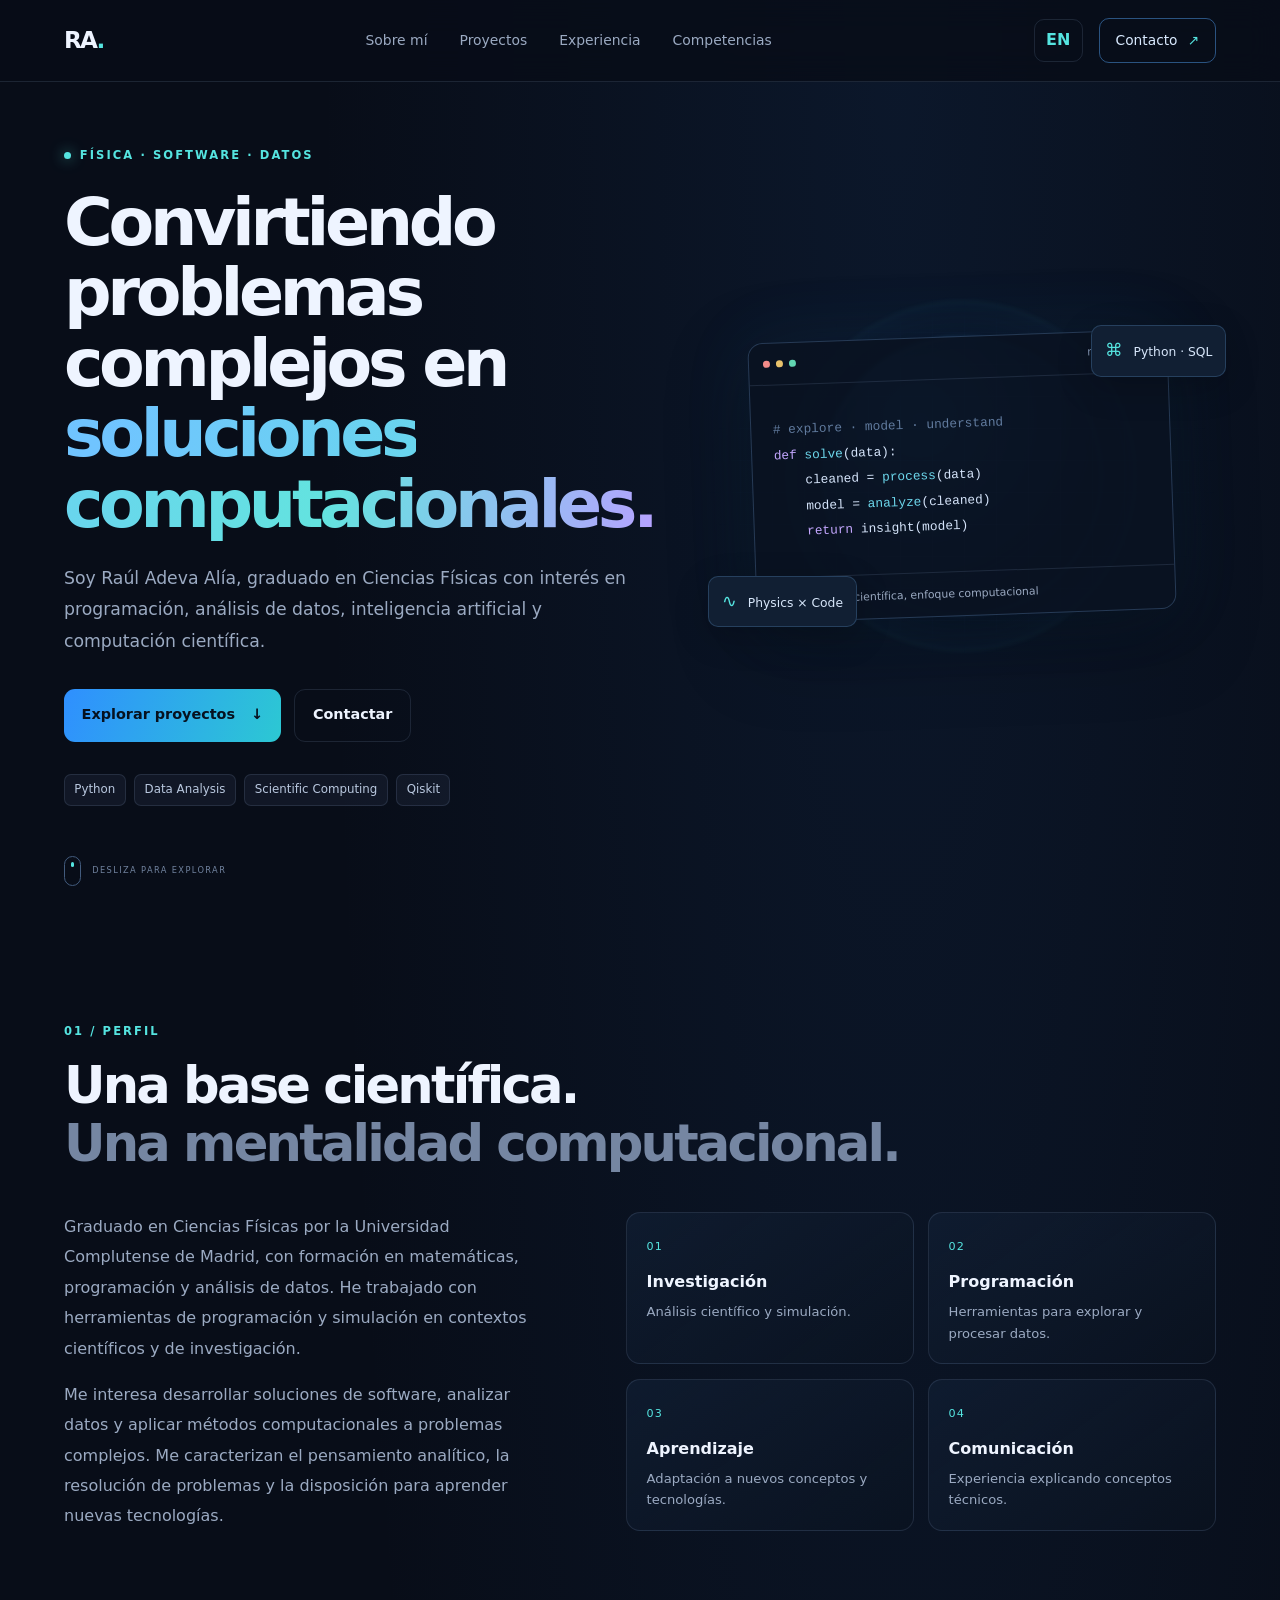
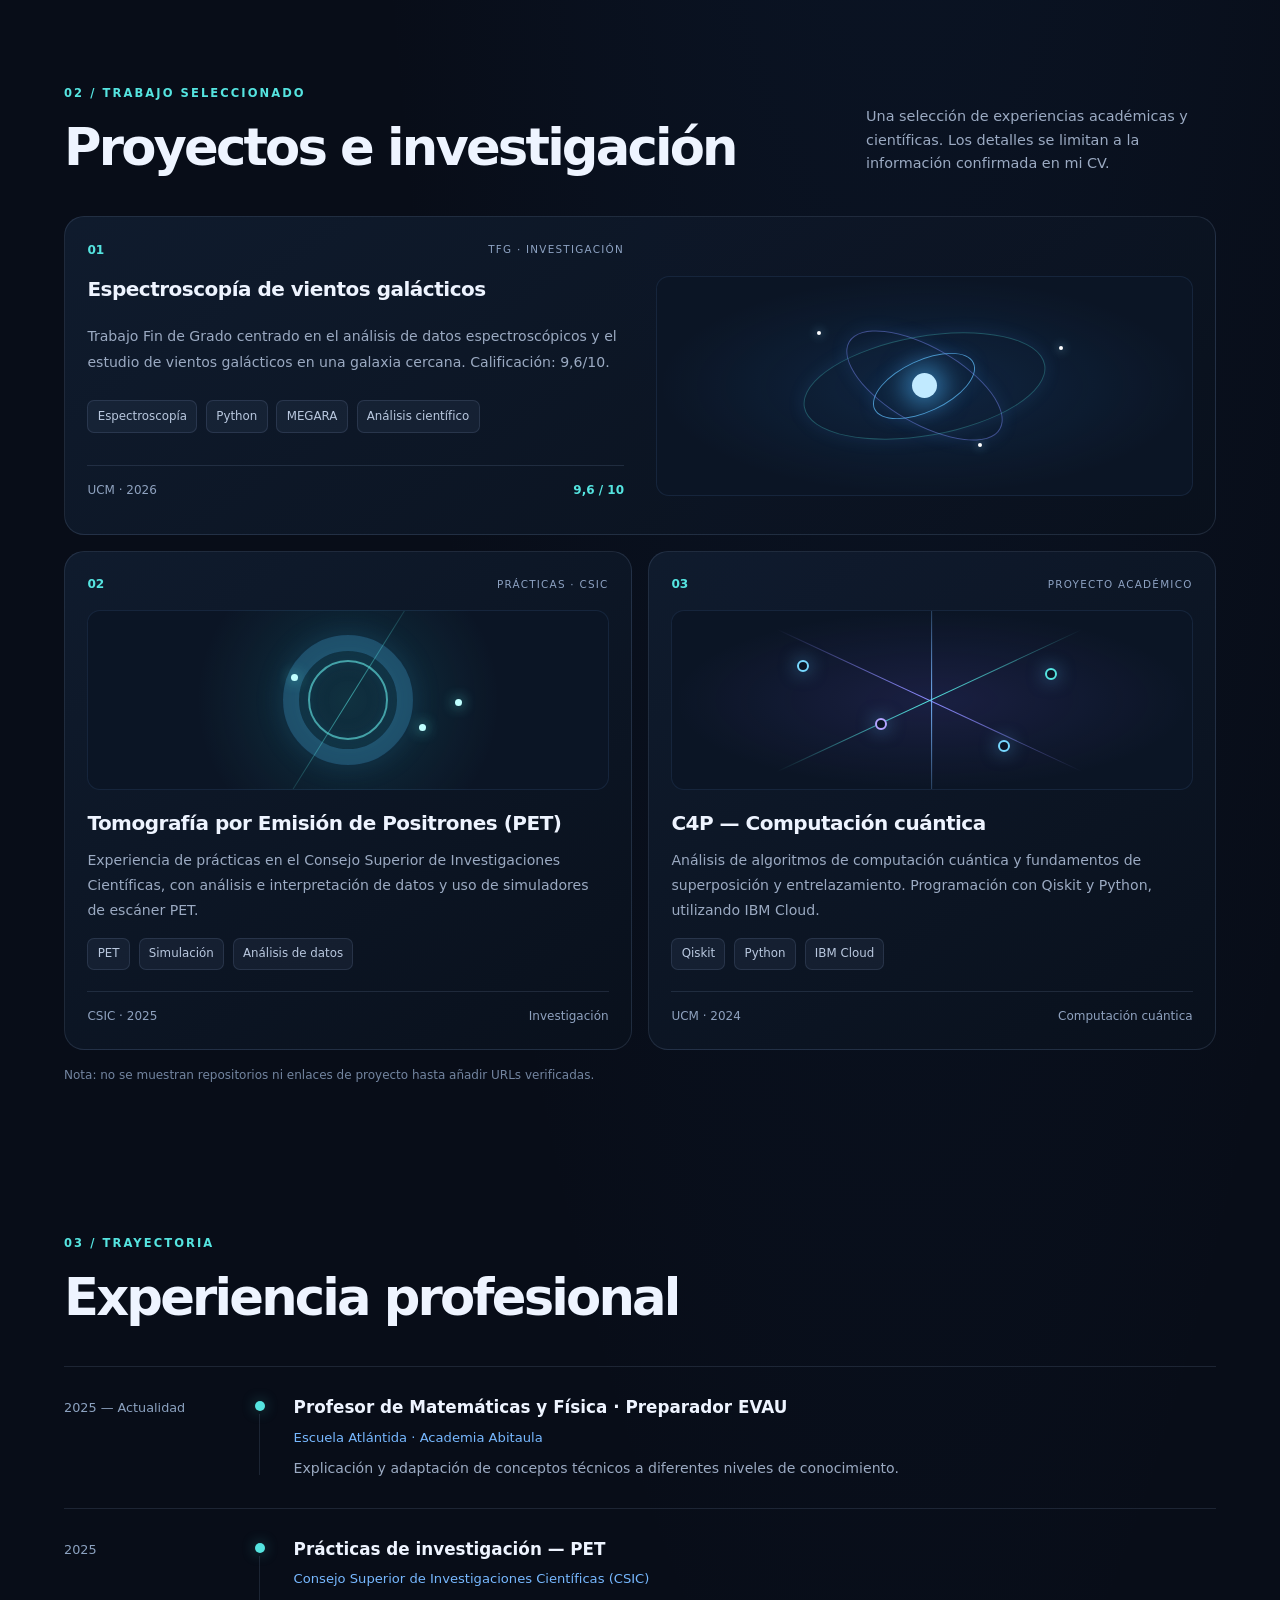
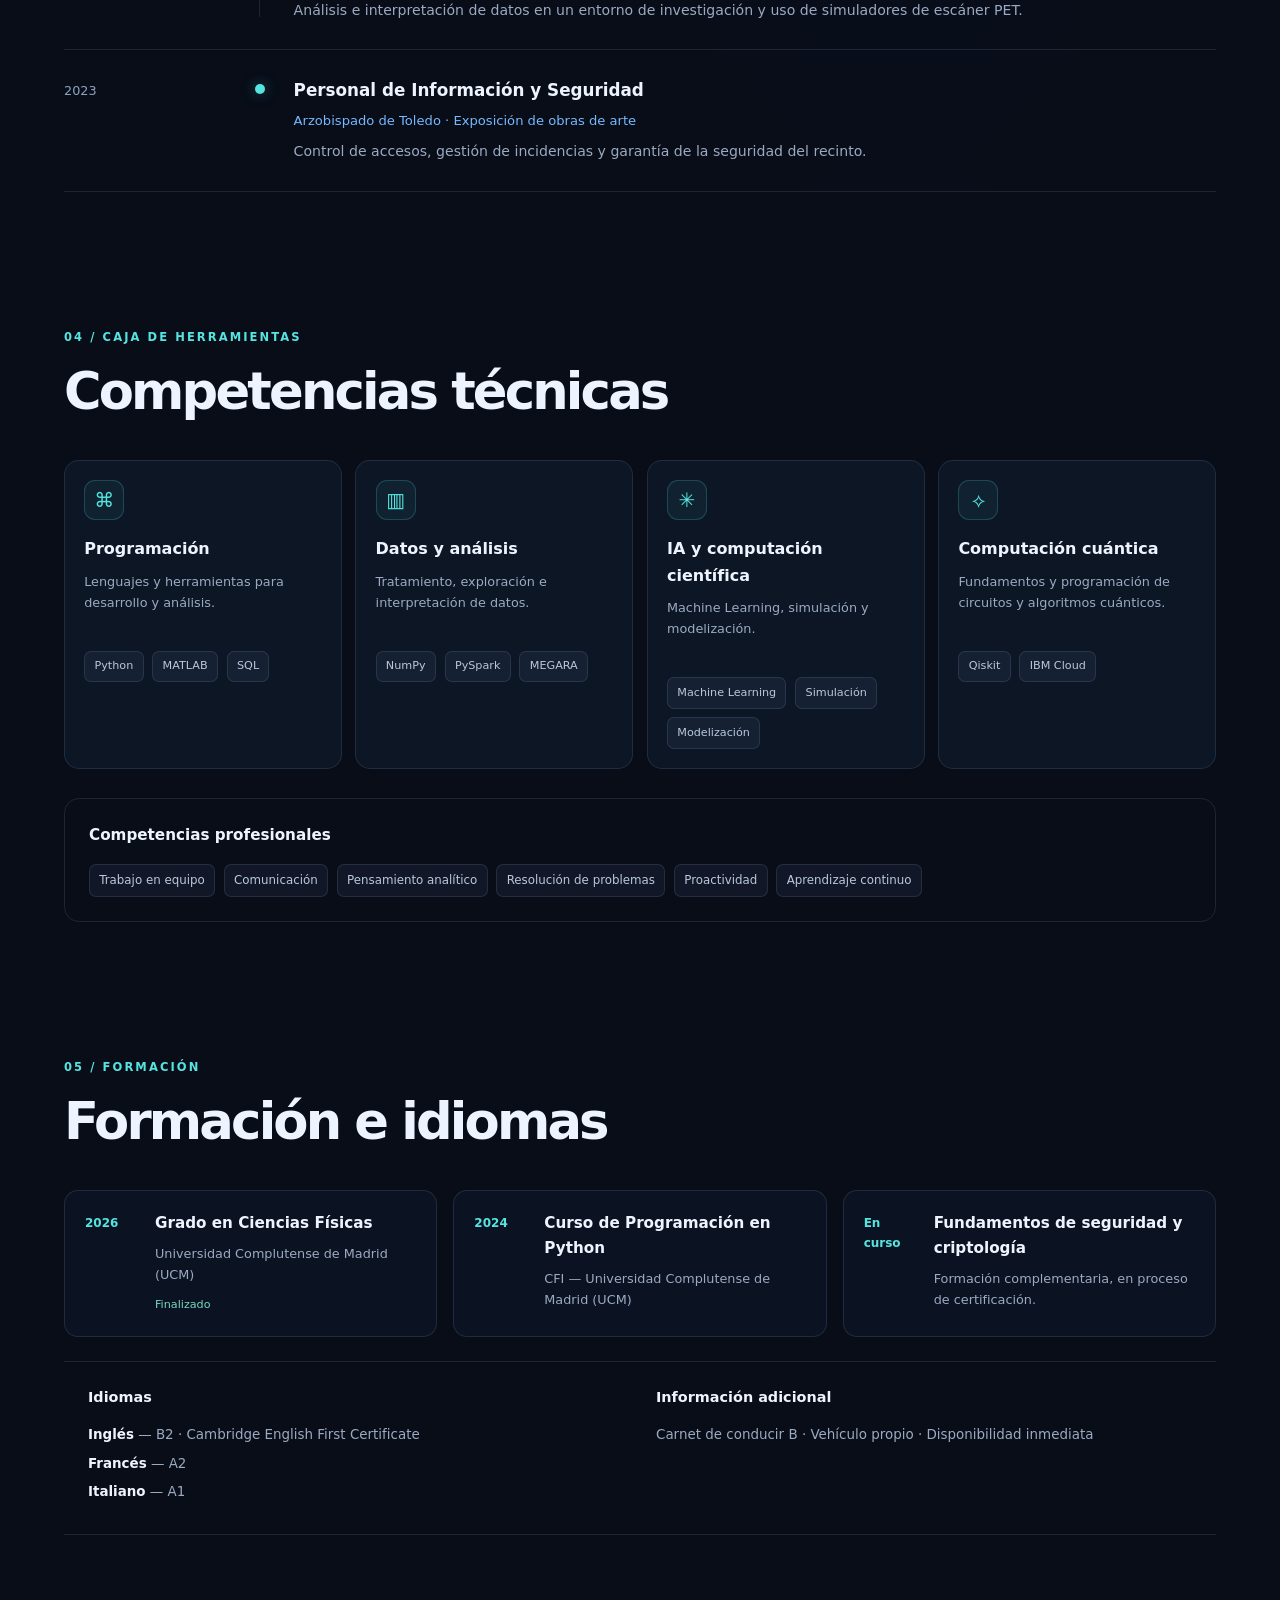
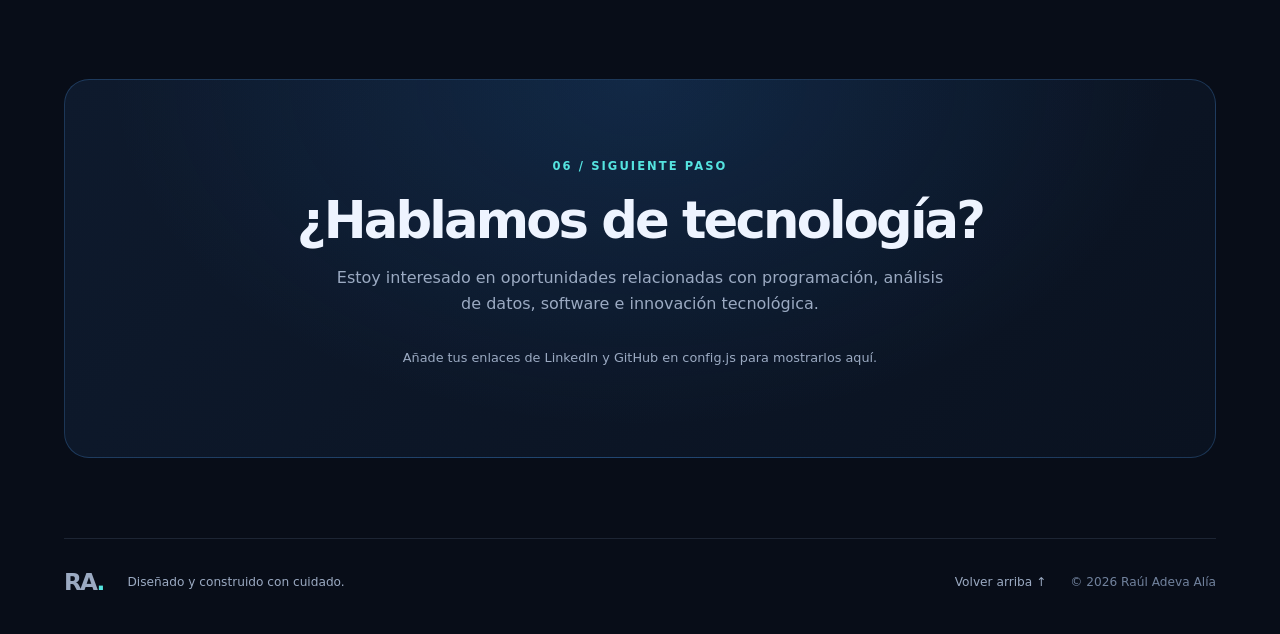
==== index.html @ 20a5903d "Add files via upload" ====
<!doctype html>
<html lang="es">
<head>
  <meta charset="utf-8">
  <meta name="viewport" content="width=device-width, initial-scale=1">
  <meta name="theme-color" content="#080d18">
  <meta name="description" content="Portfolio profesional de Raúl Adeva Alía: física, programación, análisis de datos e investigación científica.">
  <title>Raúl Adeva Alía — Portfolio</title>
  <link rel="icon" href="assets/favicon.svg" type="image/svg+xml">
  <link rel="stylesheet" href="styles.css">
  <script src="config.js" defer></script>
  <script src="script.js" defer></script>
</head>
<body>
  <a class="skip-link" href="#main" data-i18n="skip">Saltar al contenido</a>
  <header class="site-header">
    <a class="brand" href="#home" aria-label="Raúl Adeva Alía, inicio">RA<span>.</span></a>
    <nav class="main-nav" aria-label="Navegación principal">
      <a href="#about" data-i18n="navAbout">Sobre mí</a>
      <a href="#projects" data-i18n="navProjects">Proyectos</a>
      <a href="#experience" data-i18n="navExperience">Experiencia</a>
      <a href="#skills" data-i18n="navSkills">Competencias</a>
    </nav>
    <div class="header-actions">
      <button id="language-toggle" class="language-toggle" type="button" aria-label="Change language to English">EN</button>
      <a class="contact-button" href="#contact" data-i18n="navContact">Contacto <span aria-hidden="true">↗</span></a>
    </div>
  </header>

  <main id="main">
    <section id="home" class="hero section-shell">
      <div class="hero-copy">
        <p class="eyebrow"><span class="status-dot"></span><span data-i18n="heroEyebrow">FÍSICA · SOFTWARE · DATOS</span></p>
        <h1 data-i18n="heroTitle">Convirtiendo problemas complejos en <span class="gradient-text">soluciones computacionales.</span></h1>
        <p class="hero-lede" data-i18n="heroLead">Soy Raúl Adeva Alía, graduado en Ciencias Físicas con interés en programación, análisis de datos, inteligencia artificial y computación científica.</p>
        <div class="hero-actions">
          <a class="button button-primary" href="#projects"><span data-i18n="heroCTA">Explorar proyectos</span><span aria-hidden="true">↓</span></a>
          <a class="button button-secondary" href="#contact" data-i18n="heroContact">Contactar</a>
        </div>
        <div class="hero-tags" aria-label="Áreas principales">
          <span>Python</span><span>Data Analysis</span><span>Scientific Computing</span><span>Qiskit</span>
        </div>
      </div>
      <div class="hero-visual" aria-label="Ilustración abstracta de datos y computación">
        <div class="orb orb-one"></div><div class="orb orb-two"></div>
        <div class="visual-grid"></div>
        <div class="code-window">
          <div class="window-bar"><i></i><i></i><i></i><span>research.py</span></div>
          <pre><code><span class="code-muted"># explore · model · understand</span>
<span class="code-purple">def</span> <span class="code-blue">solve</span>(data):
    cleaned = <span class="code-blue">process</span>(data)
    model = <span class="code-blue">analyze</span>(cleaned)
    <span class="code-purple">return</span> insight(model)</code></pre>
          <div class="window-footer"><span class="pulse"></span><span data-i18n="visualCaption">Curiosidad científica, enfoque computacional</span></div>
        </div>
        <div class="floating-chip chip-top"><span class="chip-icon">⌘</span> Python · SQL</div>
        <div class="floating-chip chip-bottom"><span class="chip-icon">∿</span> Physics × Code</div>
      </div>
      <div class="hero-scroll" aria-hidden="true"><span></span><small data-i18n="scroll">DESLIZA PARA EXPLORAR</small></div>
    </section>

    <section id="about" class="section-shell section-block">
      <div class="section-heading"><p class="eyebrow" data-i18n="aboutEyebrow">01 / PERFIL</p><h2 data-i18n="aboutTitle">Una base científica.<br><span class="muted">Una mentalidad computacional.</span></h2></div>
      <div class="about-layout">
        <div class="about-text">
          <p data-i18n="aboutP1">Graduado en Ciencias Físicas por la Universidad Complutense de Madrid, con formación en matemáticas, programación y análisis de datos. He trabajado con herramientas de programación y simulación en contextos científicos y de investigación.</p>
          <p data-i18n="aboutP2">Me interesa desarrollar soluciones de software, analizar datos y aplicar métodos computacionales a problemas complejos. Me caracterizan el pensamiento analítico, la resolución de problemas y la disposición para aprender nuevas tecnologías.</p>
        </div>
        <div class="fact-grid">
          <article class="fact-card"><span class="fact-number">01</span><h3 data-i18n="fact1Title">Investigación</h3><p data-i18n="fact1Text">Análisis científico y simulación.</p></article>
          <article class="fact-card"><span class="fact-number">02</span><h3 data-i18n="fact2Title">Programación</h3><p data-i18n="fact2Text">Herramientas para explorar y procesar datos.</p></article>
          <article class="fact-card"><span class="fact-number">03</span><h3 data-i18n="fact3Title">Aprendizaje</h3><p data-i18n="fact3Text">Adaptación a nuevos conceptos y tecnologías.</p></article>
          <article class="fact-card"><span class="fact-number">04</span><h3 data-i18n="fact4Title">Comunicación</h3><p data-i18n="fact4Text">Experiencia explicando conceptos técnicos.</p></article>
        </div>
      </div>
    </section>

    <section id="projects" class="section-shell section-block">
      <div class="section-heading section-heading-row"><div><p class="eyebrow" data-i18n="projectsEyebrow">02 / TRABAJO SELECCIONADO</p><h2 data-i18n="projectsTitle">Proyectos e investigación</h2></div><p class="section-intro" data-i18n="projectsIntro">Una selección de experiencias académicas y científicas. Los detalles se limitan a la información confirmada en mi CV.</p></div>
      <div class="project-grid">
        <article class="project-card project-featured">
          <div class="project-topline"><span class="project-index">01</span><span class="project-type" data-i18n="projectResearch">TFG · INVESTIGACIÓN</span></div>
          <div class="project-graphic graphic-galaxy" aria-hidden="true"><div class="galaxy-core"></div><div class="galaxy-ring ring-a"></div><div class="galaxy-ring ring-b"></div><div class="galaxy-ring ring-c"></div><span class="star star-a"></span><span class="star star-b"></span><span class="star star-c"></span></div>
          <h3 data-i18n="p1Title">Espectroscopía de vientos galácticos</h3>
          <p data-i18n="p1Text">Trabajo Fin de Grado centrado en el análisis de datos espectroscópicos y el estudio de vientos galácticos en una galaxia cercana. Calificación: 9,6/10.</p>
          <div class="tag-list"><span>Espectroscopía</span><span>Python</span><span>MEGARA</span><span data-i18n="tagScientific">Análisis científico</span></div>
          <div class="project-meta"><span>UCM · 2026</span><span class="grade">9,6 / 10</span></div>
        </article>
        <article class="project-card">
          <div class="project-topline"><span class="project-index">02</span><span class="project-type" data-i18n="projectInternship">PRÁCTICAS · CSIC</span></div>
          <div class="project-graphic graphic-pet" aria-hidden="true"><div class="pet-ring"></div><div class="pet-ring inner"></div><div class="pet-scan"></div><div class="pet-dot dot-a"></div><div class="pet-dot dot-b"></div><div class="pet-dot dot-c"></div></div>
          <h3 data-i18n="p2Title">Tomografía por Emisión de Positrones (PET)</h3>
          <p data-i18n="p2Text">Experiencia de prácticas en el Consejo Superior de Investigaciones Científicas, con análisis e interpretación de datos y uso de simuladores de escáner PET.</p>
          <div class="tag-list"><span>PET</span><span data-i18n="tagSimulation">Simulación</span><span data-i18n="tagData">Análisis de datos</span></div>
          <div class="project-meta"><span>CSIC · 2025</span><span data-i18n="metaResearch">Investigación</span></div>
        </article>
        <article class="project-card">
          <div class="project-topline"><span class="project-index">03</span><span class="project-type" data-i18n="projectAcademic">PROYECTO ACADÉMICO</span></div>
          <div class="project-graphic graphic-quantum" aria-hidden="true"><div class="quantum-line line-a"></div><div class="quantum-line line-b"></div><div class="quantum-line line-c"></div><span class="q-node node-a"></span><span class="q-node node-b"></span><span class="q-node node-c"></span><span class="q-node node-d"></span></div>
          <h3 data-i18n="p3Title">C4P — Computación cuántica</h3>
          <p data-i18n="p3Text">Análisis de algoritmos de computación cuántica y fundamentos de superposición y entrelazamiento. Programación con Qiskit y Python, utilizando IBM Cloud.</p>
          <div class="tag-list"><span>Qiskit</span><span>Python</span><span>IBM Cloud</span></div>
          <div class="project-meta"><span>UCM · 2024</span><span data-i18n="metaQuantum">Computación cuántica</span></div>
        </article>
      </div>
      <p class="project-note" data-i18n="projectNote">Nota: no se muestran repositorios ni enlaces de proyecto hasta añadir URLs verificadas.</p>
    </section>

    <section id="experience" class="section-shell section-block">
      <div class="section-heading"><p class="eyebrow" data-i18n="experienceEyebrow">03 / TRAYECTORIA</p><h2 data-i18n="experienceTitle">Experiencia profesional</h2></div>
      <div class="timeline">
        <article class="timeline-item"><div class="timeline-date">2025 — <span data-i18n="present">Actualidad</span></div><div class="timeline-marker"></div><div class="timeline-content"><h3 data-i18n="job1Title">Profesor de Matemáticas y Física · Preparador EVAU</h3><p class="timeline-org">Escuela Atlántida · Academia Abitaula</p><p data-i18n="job1Text">Explicación y adaptación de conceptos técnicos a diferentes niveles de conocimiento.</p></div></article>
        <article class="timeline-item"><div class="timeline-date">2025</div><div class="timeline-marker"></div><div class="timeline-content"><h3 data-i18n="job2Title">Prácticas de investigación — PET</h3><p class="timeline-org">Consejo Superior de Investigaciones Científicas (CSIC)</p><p data-i18n="job2Text">Análisis e interpretación de datos en un entorno de investigación y uso de simuladores de escáner PET.</p></div></article>
        <article class="timeline-item"><div class="timeline-date">2023</div><div class="timeline-marker"></div><div class="timeline-content"><h3 data-i18n="job3Title">Personal de Información y Seguridad</h3><p class="timeline-org" data-i18n="job3Org">Arzobispado de Toledo · Exposición de obras de arte</p><p data-i18n="job3Text">Control de accesos, gestión de incidencias y garantía de la seguridad del recinto.</p></div></article>
      </div>
    </section>

    <section id="skills" class="section-shell section-block">
      <div class="section-heading"><p class="eyebrow" data-i18n="skillsEyebrow">04 / CAJA DE HERRAMIENTAS</p><h2 data-i18n="skillsTitle">Competencias técnicas</h2></div>
      <div class="skills-layout">
        <article class="skill-panel"><div class="skill-panel-icon">⌘</div><h3 data-i18n="skill1Title">Programación</h3><p data-i18n="skill1Text">Lenguajes y herramientas para desarrollo y análisis.</p><div class="skill-pills"><span>Python</span><span>MATLAB</span><span>SQL</span></div></article>
        <article class="skill-panel"><div class="skill-panel-icon">▥</div><h3 data-i18n="skill2Title">Datos y análisis</h3><p data-i18n="skill2Text">Tratamiento, exploración e interpretación de datos.</p><div class="skill-pills"><span>NumPy</span><span>PySpark</span><span>MEGARA</span></div></article>
        <article class="skill-panel"><div class="skill-panel-icon">✳</div><h3 data-i18n="skill3Title">IA y computación científica</h3><p data-i18n="skill3Text">Machine Learning, simulación y modelización.</p><div class="skill-pills"><span>Machine Learning</span><span data-i18n="tagSimulation">Simulación</span><span data-i18n="tagModeling">Modelización</span></div></article>
        <article class="skill-panel"><div class="skill-panel-icon">⟡</div><h3 data-i18n="skill4Title">Computación cuántica</h3><p data-i18n="skill4Text">Fundamentos y programación de circuitos y algoritmos cuánticos.</p><div class="skill-pills"><span>Qiskit</span><span>IBM Cloud</span></div></article>
      </div>
      <div class="soft-skills"><h3 data-i18n="softTitle">Competencias profesionales</h3><div class="tag-list"><span data-i18n="soft1">Trabajo en equipo</span><span data-i18n="soft2">Comunicación</span><span data-i18n="soft3">Pensamiento analítico</span><span data-i18n="soft4">Resolución de problemas</span><span data-i18n="soft5">Proactividad</span><span data-i18n="soft6">Aprendizaje continuo</span></div></div>
    </section>

    <section id="education" class="section-shell section-block education-block">
      <div class="section-heading"><p class="eyebrow" data-i18n="educationEyebrow">05 / FORMACIÓN</p><h2 data-i18n="educationTitle">Formación e idiomas</h2></div>
      <div class="education-grid">
        <article class="education-item"><span class="education-year">2026</span><div><h3 data-i18n="edu1Title">Grado en Ciencias Físicas</h3><p>Universidad Complutense de Madrid (UCM)</p><span class="education-status" data-i18n="completed">Finalizado</span></div></article>
        <article class="education-item"><span class="education-year">2024</span><div><h3 data-i18n="edu2Title">Curso de Programación en Python</h3><p>CFI — Universidad Complutense de Madrid (UCM)</p></div></article>
        <article class="education-item"><span class="education-year">En curso</span><div><h3 data-i18n="edu3Title">Fundamentos de seguridad y criptología</h3><p data-i18n="edu3Text">Formación complementaria, en proceso de certificación.</p></div></article>
      </div>
      <div class="languages-row"><div><h3 data-i18n="languagesTitle">Idiomas</h3><p><strong>Inglés</strong> — B2 · Cambridge English First Certificate</p><p><strong>Francés</strong> — A2</p><p><strong>Italiano</strong> — A1</p></div><div><h3 data-i18n="otherTitle">Información adicional</h3><p data-i18n="otherText">Carnet de conducir B · Vehículo propio · Disponibilidad inmediata</p></div></div>
    </section>

    <section id="contact" class="section-shell contact-section">
      <p class="eyebrow" data-i18n="contactEyebrow">06 / SIGUIENTE PASO</p>
      <h2 data-i18n="contactTitle">¿Hablamos de tecnología?</h2>
      <p data-i18n="contactText">Estoy interesado en oportunidades relacionadas con programación, análisis de datos, software e innovación tecnológica.</p>
      <div id="social-links" class="social-links" aria-label="Enlaces profesionales">
        <p class="social-placeholder" data-i18n="socialPlaceholder">Añade tus enlaces de LinkedIn y GitHub en config.js para mostrarlos aquí.</p>
      </div>
    </section>
  </main>

  <footer class="site-footer"><a class="brand" href="#home">RA<span>.</span></a><p data-i18n="footerText">Diseñado y construido con cuidado.</p><a href="#home" class="back-top" data-i18n="backTop">Volver arriba ↑</a><span class="footer-year">© <span id="year">2026</span> Raúl Adeva Alía</span></footer>
</body>
</html>
---- styles.css ----
:root{color-scheme:dark;--bg:#080d18;--bg-soft:#0c1424;--panel:#101b2d;--line:rgba(148,174,214,.15);--text:#eef4ff;--muted:#9baac2;--blue:#56a9ff;--cyan:#55e4e0;--purple:#a78bfa;--max:1160px;--radius:20px;font-family:Inter,ui-sans-serif,system-ui,-apple-system,BlinkMacSystemFont,"Segoe UI",sans-serif;scroll-behavior:smooth}
*{box-sizing:border-box}body{margin:0;background:radial-gradient(ellipse at 70% 0%,rgba(32,83,150,.15),transparent 36rem),var(--bg);color:var(--text);line-height:1.65}a{color:inherit;text-decoration:none}button{font:inherit}.skip-link{position:absolute;left:1rem;top:-5rem;background:#fff;color:#08101f;padding:.75rem 1rem;z-index:100;border-radius:8px}.skip-link:focus{top:1rem}.site-header{height:82px;display:flex;align-items:center;justify-content:space-between;gap:2rem;padding:0 max(5vw,calc((100vw - var(--max))/2));border-bottom:1px solid var(--line);background:rgba(8,13,24,.82);backdrop-filter:blur(16px);position:sticky;top:0;z-index:20}.brand{font-size:1.45rem;font-weight:850;letter-spacing:-.08em}.brand span{color:var(--cyan)}.main-nav{display:flex;gap:clamp(1rem,2.5vw,2.25rem);font-size:.87rem;color:var(--muted)}.main-nav a:hover,.main-nav a:focus-visible{color:var(--text)}.header-actions{display:flex;align-items:center;gap:1rem}.language-toggle{color:var(--cyan);border:1px solid var(--line);border-radius:10px;background:transparent;padding:.48rem .7rem;cursor:pointer;font-weight:750}.contact-button{font-size:.86rem;padding:.65rem 1rem;border:1px solid rgba(86,169,255,.45);border-radius:10px;color:#d9eaff}.contact-button span{color:var(--cyan);margin-left:.35rem}.section-shell{width:min(var(--max),90vw);margin-inline:auto}.hero{min-height:calc(92vh - 82px);display:grid;grid-template-columns:1.08fr .92fr;align-items:center;gap:3rem;padding-top:4rem;padding-bottom:7rem;position:relative}.hero-copy{max-width:650px}.eyebrow{font-size:.72rem;font-weight:800;letter-spacing:.18em;color:var(--cyan);margin:0 0 1.35rem}.status-dot,.pulse{display:inline-block;width:7px;height:7px;background:var(--cyan);border-radius:50%;margin-right:.55rem;box-shadow:0 0 14px rgba(85,228,224,.7)}h1,h2,h3,p{margin-top:0}h1{font-size:clamp(2.6rem,5.2vw,4.7rem);letter-spacing:-.065em;line-height:1.06;margin-bottom:1.5rem;font-weight:780}h2{font-size:clamp(2rem,4vw,3.25rem);letter-spacing:-.055em;line-height:1.12;margin-bottom:0}.gradient-text{background:linear-gradient(100deg,#70c4ff 5%,#63e3df 65%,#b6a2ff);-webkit-background-clip:text;background-clip:text;color:transparent}.hero-lede{max-width:580px;font-size:1.08rem;color:var(--muted);line-height:1.8}.hero-actions{display:flex;gap:.85rem;flex-wrap:wrap;margin:2rem 0}.button{display:inline-flex;align-items:center;gap:1rem;border-radius:11px;padding:.85rem 1.1rem;font-size:.9rem;font-weight:700;transition:transform .2s,border-color .2s}.button:hover{transform:translateY(-2px)}.button-primary{background:linear-gradient(110deg,#2f8fff,#2cc8d3);color:#06111f}.button-secondary{border:1px solid var(--line);color:var(--text)}.hero-tags,.tag-list,.skill-pills{display:flex;flex-wrap:wrap;gap:.55rem}.hero-tags span,.tag-list span,.skill-pills span{font-size:.74rem;color:#b9c8df;background:rgba(122,156,207,.08);border:1px solid var(--line);border-radius:7px;padding:.35rem .58rem}.hero-visual{min-height:420px;position:relative;display:grid;place-items:center;isolation:isolate}.visual-grid{position:absolute;inset:8% 0;background-image:linear-gradient(rgba(95,154,220,.08) 1px,transparent 1px),linear-gradient(90deg,rgba(95,154,220,.08) 1px,transparent 1px);background-size:32px 32px;mask-image:radial-gradient(ellipse,black 10%,transparent 72%);z-index:-2}.orb{position:absolute;border-radius:50%;filter:blur(2px);z-index:-1}.orb-one{width:280px;height:280px;background:radial-gradient(circle at 35% 30%,rgba(46,169,255,.23),rgba(52,79,171,.08) 55%,transparent 70%);border:1px solid rgba(89,172,255,.2)}.orb-two{width:350px;height:350px;border:1px solid rgba(82,226,225,.12);box-shadow:inset 0 0 55px rgba(45,123,199,.08)}.code-window{width:min(100%,420px);border:1px solid rgba(116,160,218,.28);background:rgba(10,19,34,.88);box-shadow:0 24px 80px rgba(0,0,0,.35),0 0 70px rgba(44,135,220,.1);border-radius:15px;overflow:hidden;transform:rotate(-2deg)}.window-bar{height:42px;display:flex;align-items:center;gap:6px;padding:0 14px;border-bottom:1px solid var(--line);color:#8094b1;font-size:.7rem}.window-bar i{width:7px;height:7px;border-radius:50%;background:#45617f}.window-bar i:first-child{background:#f38b89}.window-bar i:nth-child(2){background:#e8c26b}.window-bar i:nth-child(3){background:#61d6b2}.window-bar span{margin-left:auto}.code-window pre{padding:1.2rem 1.35rem;white-space:pre-wrap;overflow-wrap:anywhere;font-size:clamp(.68rem,1vw,.84rem);line-height:2;color:#d6e5fb}.code-muted{color:#617b9e}.code-purple{color:#c4a7ff}.code-blue{color:#6dd8ed}.window-footer{padding:.8rem 1.25rem;border-top:1px solid var(--line);font-size:.68rem;color:var(--muted)}.floating-chip{position:absolute;background:#111f33;border:1px solid rgba(104,166,231,.24);border-radius:10px;padding:.65rem .8rem;box-shadow:0 10px 35px rgba(0,0,0,.2);font-size:.77rem;color:#d7e6fa}.chip-icon{color:var(--cyan);font-size:1.1rem;margin-right:.45rem}.chip-top{top:14%;right:-2%}.chip-bottom{bottom:14%;left:0}.hero-scroll{position:absolute;bottom:2rem;left:0;display:flex;align-items:center;gap:.7rem;color:#71839f;font-size:.62rem;letter-spacing:.14em}.hero-scroll span{height:30px;width:17px;border:1px solid #425b7d;border-radius:10px;position:relative}.hero-scroll span:after{content:"";position:absolute;top:5px;left:6px;width:3px;height:5px;background:var(--cyan);border-radius:4px}.section-block{padding-top:6.5rem;padding-bottom:2rem}.section-heading{margin-bottom:2.5rem}.section-heading .eyebrow{margin-bottom:1rem}.muted{color:#7586a2}.about-layout{display:grid;grid-template-columns:.9fr 1.1fr;gap:5rem;align-items:start}.about-text p{color:var(--muted);line-height:1.9}.fact-grid{display:grid;grid-template-columns:repeat(2,1fr);gap:.9rem}.fact-card{border:1px solid var(--line);border-radius:14px;padding:1.2rem;background:linear-gradient(145deg,rgba(17,31,52,.72),rgba(11,19,32,.6))}.fact-number{color:var(--cyan);font-size:.7rem;letter-spacing:.1em}.fact-card h3{font-size:1rem;margin:.65rem 0 .35rem}.fact-card p{font-size:.82rem;color:var(--muted);margin:0}.section-heading-row{display:flex;justify-content:space-between;align-items:end;gap:2rem}.section-intro{max-width:350px;color:var(--muted);font-size:.9rem;margin:0}.project-grid{display:grid;grid-template-columns:repeat(2,minmax(0,1fr));gap:1rem}.project-card{border:1px solid var(--line);border-radius:var(--radius);background:linear-gradient(145deg,rgba(17,29,48,.9),rgba(10,17,29,.9));padding:1.4rem;min-width:0;transition:transform .25s,border-color .25s}.project-card:hover{transform:translateY(-4px);border-color:rgba(86,169,255,.45)}.project-featured{grid-column:span 2;display:grid;grid-template-columns:1fr 1fr;column-gap:2rem;align-items:start}.project-featured .project-topline,.project-featured h3,.project-featured p,.project-featured .tag-list,.project-featured .project-meta{grid-column:1}.project-featured .project-graphic{grid-column:2;grid-row:2 / span 4;height:220px}.project-topline{display:flex;justify-content:space-between;align-items:center;margin-bottom:1rem}.project-index{color:var(--cyan);font-size:.76rem;font-weight:800}.project-type{color:#8da2c2;font-size:.65rem;letter-spacing:.12em}.project-card h3{font-size:1.25rem;letter-spacing:-.025em;line-height:1.3;margin-bottom:.7rem}.project-card p{color:var(--muted);font-size:.88rem;line-height:1.8}.project-graphic{height:180px;border:1px solid rgba(92,150,214,.13);border-radius:13px;margin-bottom:1.25rem;position:relative;overflow:hidden;background:radial-gradient(ellipse at center,rgba(34,111,190,.18),transparent 70%),#0b1525}.project-featured .project-graphic{margin:0 0 1rem}.graphic-galaxy{display:grid;place-items:center}.galaxy-core{width:25px;height:25px;border-radius:50%;background:#c1eaff;box-shadow:0 0 25px 9px rgba(77,185,255,.5);z-index:2}.galaxy-ring{position:absolute;width:110px;height:52px;border:1px solid rgba(97,194,255,.7);border-radius:50%;transform:rotate(-25deg);box-shadow:0 0 18px rgba(77,160,255,.12)}.ring-b{width:175px;height:77px;transform:rotate(30deg);border-color:rgba(126,142,255,.45)}.ring-c{width:245px;height:100px;transform:rotate(-10deg);border-color:rgba(84,228,224,.28)}.star{position:absolute;width:4px;height:4px;border-radius:50%;background:#fff;box-shadow:0 0 10px #83d4ff}.star-a{top:25%;left:30%}.star-b{right:24%;top:32%}.star-c{bottom:22%;left:60%}.graphic-pet{display:grid;place-items:center;background:radial-gradient(circle at center,rgba(44,196,209,.16),transparent 55%),#0b1525}.pet-ring{width:130px;height:130px;border:16px solid rgba(71,177,229,.3);border-radius:50%;box-shadow:0 0 30px rgba(47,183,229,.15),inset 0 0 20px rgba(47,183,229,.1);position:absolute}.pet-ring.inner{width:80px;height:80px;border-width:2px;border-color:rgba(98,226,226,.65)}.pet-scan{height:160%;width:1px;background:linear-gradient(transparent,var(--cyan),transparent);position:absolute;transform:rotate(32deg);opacity:.6}.pet-dot{position:absolute;width:7px;height:7px;border-radius:50%;background:#c0ffff;box-shadow:0 0 13px var(--cyan)}.dot-a{top:35%;left:39%}.dot-b{right:35%;bottom:33%}.dot-c{top:49%;right:28%}.graphic-quantum{background:radial-gradient(ellipse at center,rgba(104,84,215,.16),transparent 70%),#0b1525}.quantum-line{position:absolute;height:1px;width:65%;top:50%;left:17%;background:linear-gradient(90deg,transparent,#8c8bff,transparent);transform:rotate(25deg)}.line-b{transform:rotate(-25deg);background:linear-gradient(90deg,transparent,#54e4e0,transparent)}.line-c{transform:rotate(90deg);width:48%;left:26%;background:linear-gradient(90deg,transparent,#77b8ff,transparent)}.q-node{position:absolute;width:12px;height:12px;border-radius:50%;background:#0b1525;border:2px solid #78d9ff;box-shadow:0 0 18px rgba(99,195,255,.6)}.node-a{top:27%;left:24%}.node-b{top:60%;left:39%;border-color:#b4a4ff}.node-c{top:32%;right:26%;border-color:var(--cyan)}.node-d{bottom:21%;right:35%}.project-meta{display:flex;justify-content:space-between;gap:1rem;border-top:1px solid var(--line);padding-top:.9rem;margin-top:1.3rem;font-size:.75rem;color:#8fa2bf}.grade{color:var(--cyan);font-weight:800}.project-note{color:#7385a0;font-size:.75rem;margin-top:1rem}.timeline{border-top:1px solid var(--line)}.timeline-item{display:grid;grid-template-columns:170px 18px 1fr;gap:1.3rem;padding:1.7rem 0;border-bottom:1px solid var(--line)}.timeline-date{font-size:.8rem;color:#8ca2c0;padding-top:.2rem}.timeline-marker{width:10px;height:10px;border-radius:50%;background:var(--cyan);margin-top:.45rem;box-shadow:0 0 14px rgba(85,228,224,.35);position:relative}.timeline-marker:after{content:"";position:absolute;width:1px;top:13px;bottom:-4rem;left:4px;background:var(--line)}.timeline-item:last-child .timeline-marker:after{display:none}.timeline-content h3{font-size:1.05rem;margin:0 0 .3rem}.timeline-org{color:#77b8ff;font-size:.82rem;margin-bottom:.55rem}.timeline-content p:last-child{color:var(--muted);font-size:.88rem;margin-bottom:0}.skills-layout{display:grid;grid-template-columns:repeat(4,minmax(0,1fr));gap:.85rem}.skill-panel{border:1px solid var(--line);border-radius:15px;background:rgba(14,25,42,.8);padding:1.2rem}.skill-panel-icon{display:grid;place-items:center;width:40px;height:40px;border:1px solid rgba(85,228,224,.2);background:rgba(85,228,224,.06);border-radius:11px;color:var(--cyan);font-size:1.25rem;margin-bottom:1rem}.skill-panel h3{font-size:1rem;margin-bottom:.5rem}.skill-panel p{color:var(--muted);font-size:.8rem;min-height:4.2rem}.skill-pills span{font-size:.7rem}.soft-skills{margin-top:1.8rem;padding:1.5rem;border:1px solid var(--line);border-radius:15px}.soft-skills h3{font-size:.95rem;margin-bottom:1rem}.education-grid{display:grid;grid-template-columns:repeat(3,minmax(0,1fr));gap:1rem}.education-item{display:flex;gap:1rem;padding:1.25rem;border:1px solid var(--line);border-radius:14px;background:rgba(13,23,39,.7)}.education-year{color:var(--cyan);font-size:.75rem;font-weight:800;min-width:54px;padding-top:.2rem}.education-item h3{font-size:.95rem;margin-bottom:.4rem}.education-item p{font-size:.8rem;color:var(--muted);margin-bottom:.3rem}.education-status{font-size:.7rem;color:#77d8bd}.languages-row{display:grid;grid-template-columns:1fr 1fr;gap:2rem;margin-top:1.5rem;padding:1.5rem;border-top:1px solid var(--line);border-bottom:1px solid var(--line)}.languages-row h3{font-size:.9rem}.languages-row p{color:var(--muted);font-size:.84rem;margin-bottom:.4rem}.languages-row strong{color:var(--text)}.contact-section{margin-top:7rem;margin-bottom:5rem;padding:clamp(2rem,6vw,5rem);border:1px solid rgba(86,169,255,.24);border-radius:25px;text-align:center;background:radial-gradient(ellipse at 50% 0%,rgba(41,121,205,.18),transparent 65%),linear-gradient(135deg,#0e1a2d,#0a1220)}.contact-section .eyebrow{margin-bottom:1rem}.contact-section h2{margin-bottom:1rem}.contact-section>p:not(.eyebrow){color:var(--muted);max-width:620px;margin:0 auto 1.8rem}.social-links{display:flex;justify-content:center;gap:.8rem;flex-wrap:wrap}.social-link{display:inline-flex;align-items:center;gap:.7rem;padding:.85rem 1.1rem;border:1px solid rgba(86,169,255,.35);border-radius:11px;background:rgba(86,169,255,.06);font-weight:700;font-size:.88rem}.social-link:hover{background:rgba(86,169,255,.13)}.social-icon{display:grid;place-items:center;width:25px;height:25px;border-radius:7px;background:rgba(85,228,224,.1);color:var(--cyan)}.social-placeholder{color:var(--muted);font-size:.8rem}.site-footer{width:min(var(--max),90vw);margin:auto;border-top:1px solid var(--line);padding:1.5rem 0 2rem;display:flex;align-items:center;gap:1.5rem;color:var(--muted);font-size:.76rem}.site-footer p{margin:0}.back-top{margin-left:auto}.footer-year{color:#71829d}
@media(max-width:900px){.site-header{padding-inline:5vw;gap:1rem}.main-nav{gap:1rem}.hero{gap:1.5rem}.hero-visual{min-height:350px}.orb-two{width:280px;height:280px}.orb-one{width:220px;height:220px}.chip-top{right:-1%}.about-layout{gap:2rem}.skills-layout{grid-template-columns:repeat(2,minmax(0,1fr))}.education-grid{grid-template-columns:1fr}.education-item{min-height:100px}}
@media(max-width:650px){.site-header{height:70px}.main-nav{display:none}.header-actions{margin-left:auto}.contact-button{padding:.55rem .7rem}.hero{grid-template-columns:1fr;padding-top:4rem;padding-bottom:5.5rem;min-height:auto}.hero-visual{min-height:330px;grid-row:2}.hero-scroll{bottom:1rem}.hero h1{font-size:clamp(2.55rem,12vw,4rem)}.section-block{padding-top:4.5rem}.about-layout{grid-template-columns:1fr;gap:1rem}.section-heading-row{display:block}.section-intro{margin-top:1rem}.project-grid{grid-template-columns:1fr}.project-featured{grid-column:auto;display:flex;flex-direction:column}.project-featured .project-graphic{height:170px;width:100%;order:2;margin-bottom:1.2rem}.project-featured .project-topline{width:100%;order:1}.project-featured h3{order:3}.project-featured p{order:4}.project-featured .tag-list{order:5}.project-featured .project-meta{order:6;width:100%}.timeline-item{grid-template-columns:82px 12px 1fr;gap:.7rem}.timeline-date{font-size:.72rem}.timeline-content h3{font-size:.95rem}.skills-layout{grid-template-columns:1fr 1fr;gap:.6rem}.skill-panel{padding:.9rem}.skill-panel p{min-height:0}.languages-row{grid-template-columns:1fr;gap:1rem}.contact-section{margin-top:4rem;margin-bottom:3rem}.site-footer{flex-wrap:wrap;gap:.8rem}.site-footer p{order:3;width:100%}.footer-year{margin-left:auto}.back-top{margin-left:auto}}
@media(max-width:390px){.skills-layout{grid-template-columns:1fr}.fact-grid{gap:.6rem}.fact-card{padding:.9rem}.hero-tags{gap:.35rem}.hero-tags span{font-size:.68rem}.floating-chip{font-size:.68rem}.chip-bottom{left:-.5rem}.chip-top{right:-.5rem}}
@media(prefers-reduced-motion:reduce){*,*::before,*::after{scroll-behavior:auto!important;animation-duration:.01ms!important;animation-iteration-count:1!important;transition-duration:.01ms!important}}
:focus-visible{outline:2px solid var(--cyan);outline-offset:4px}
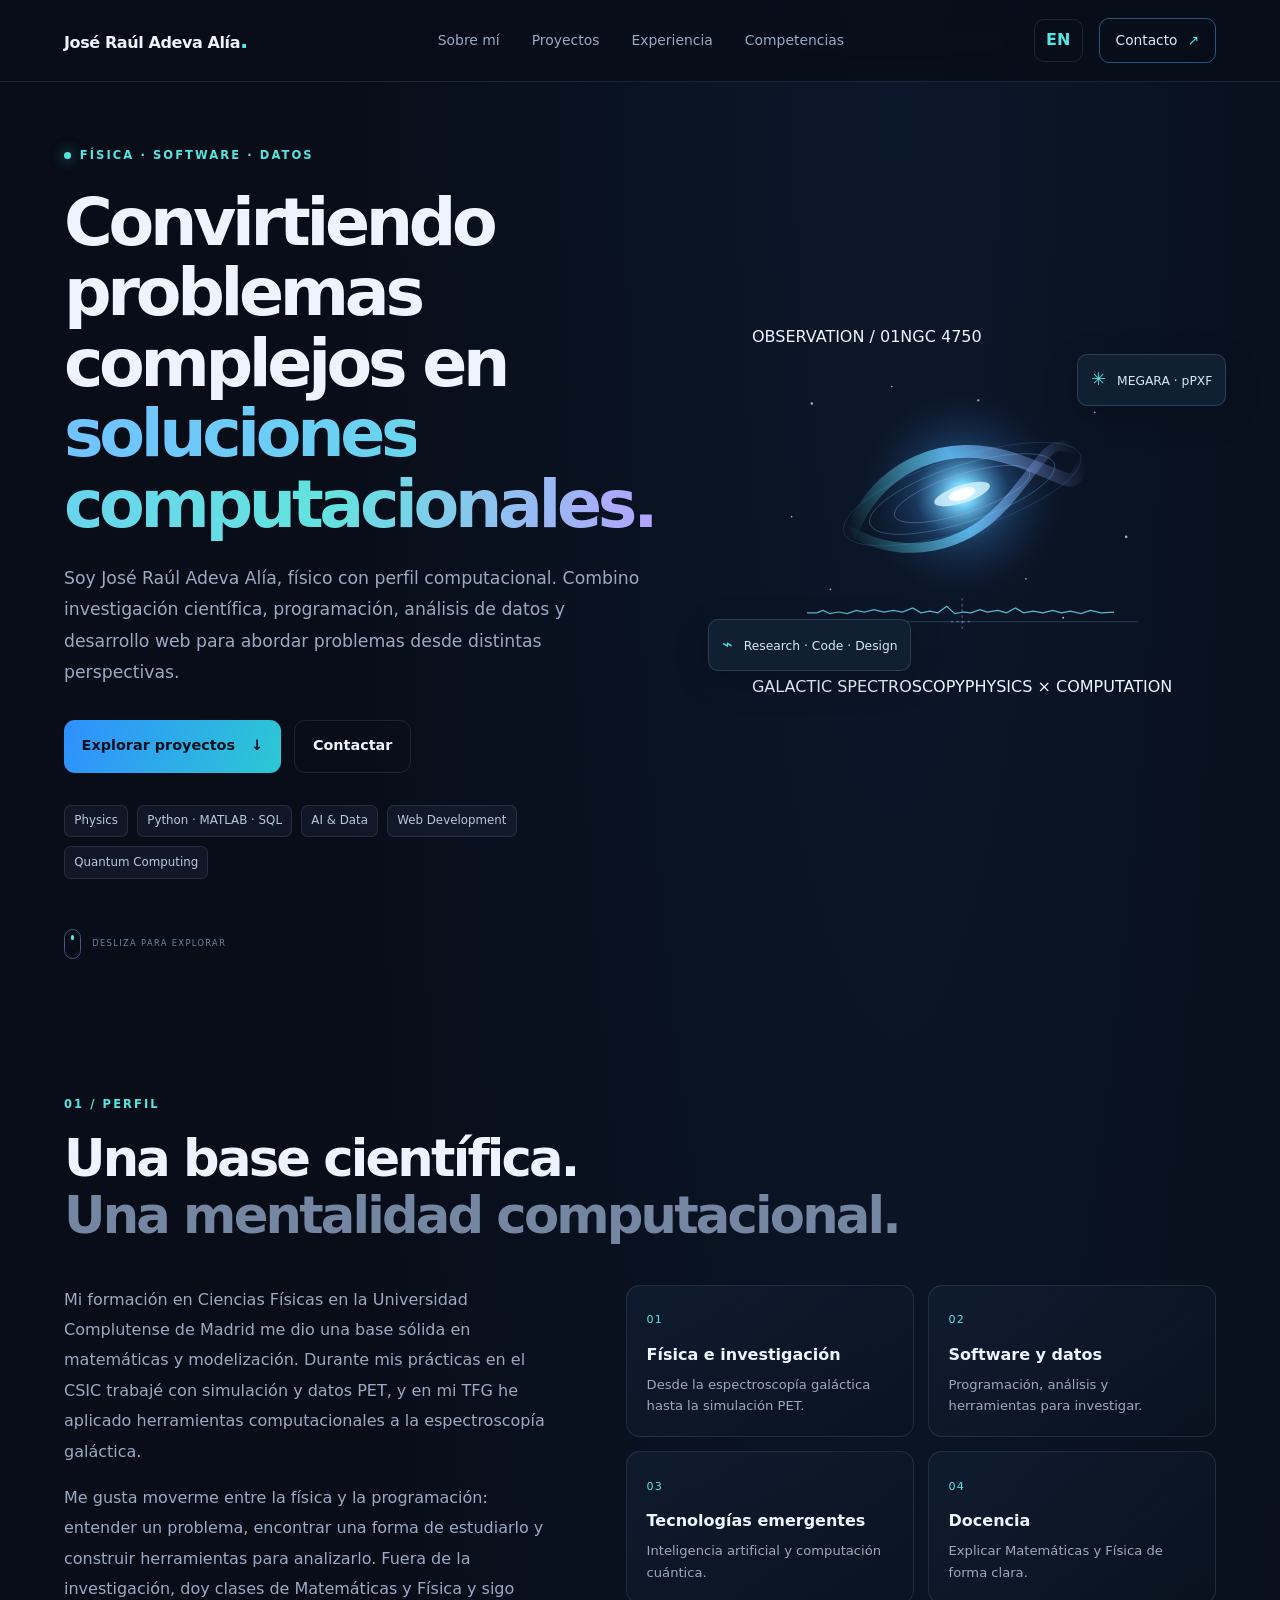
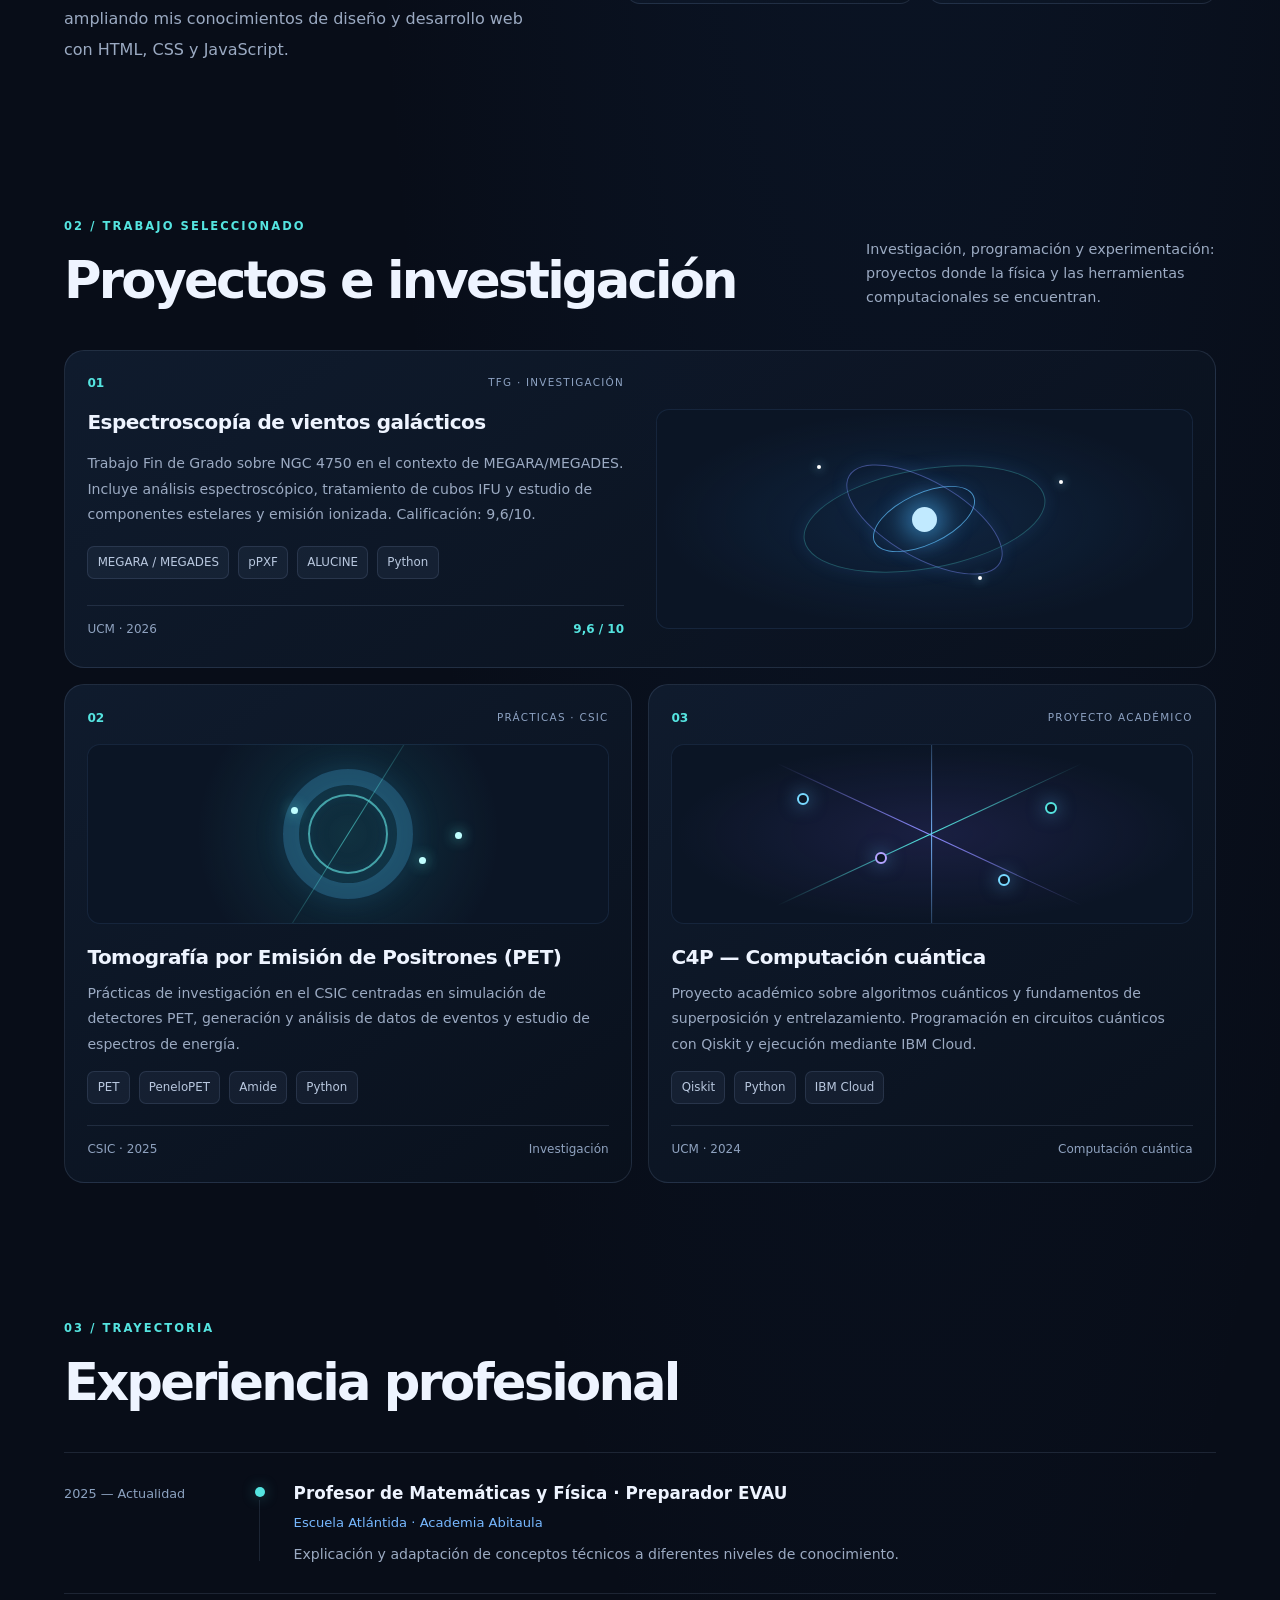
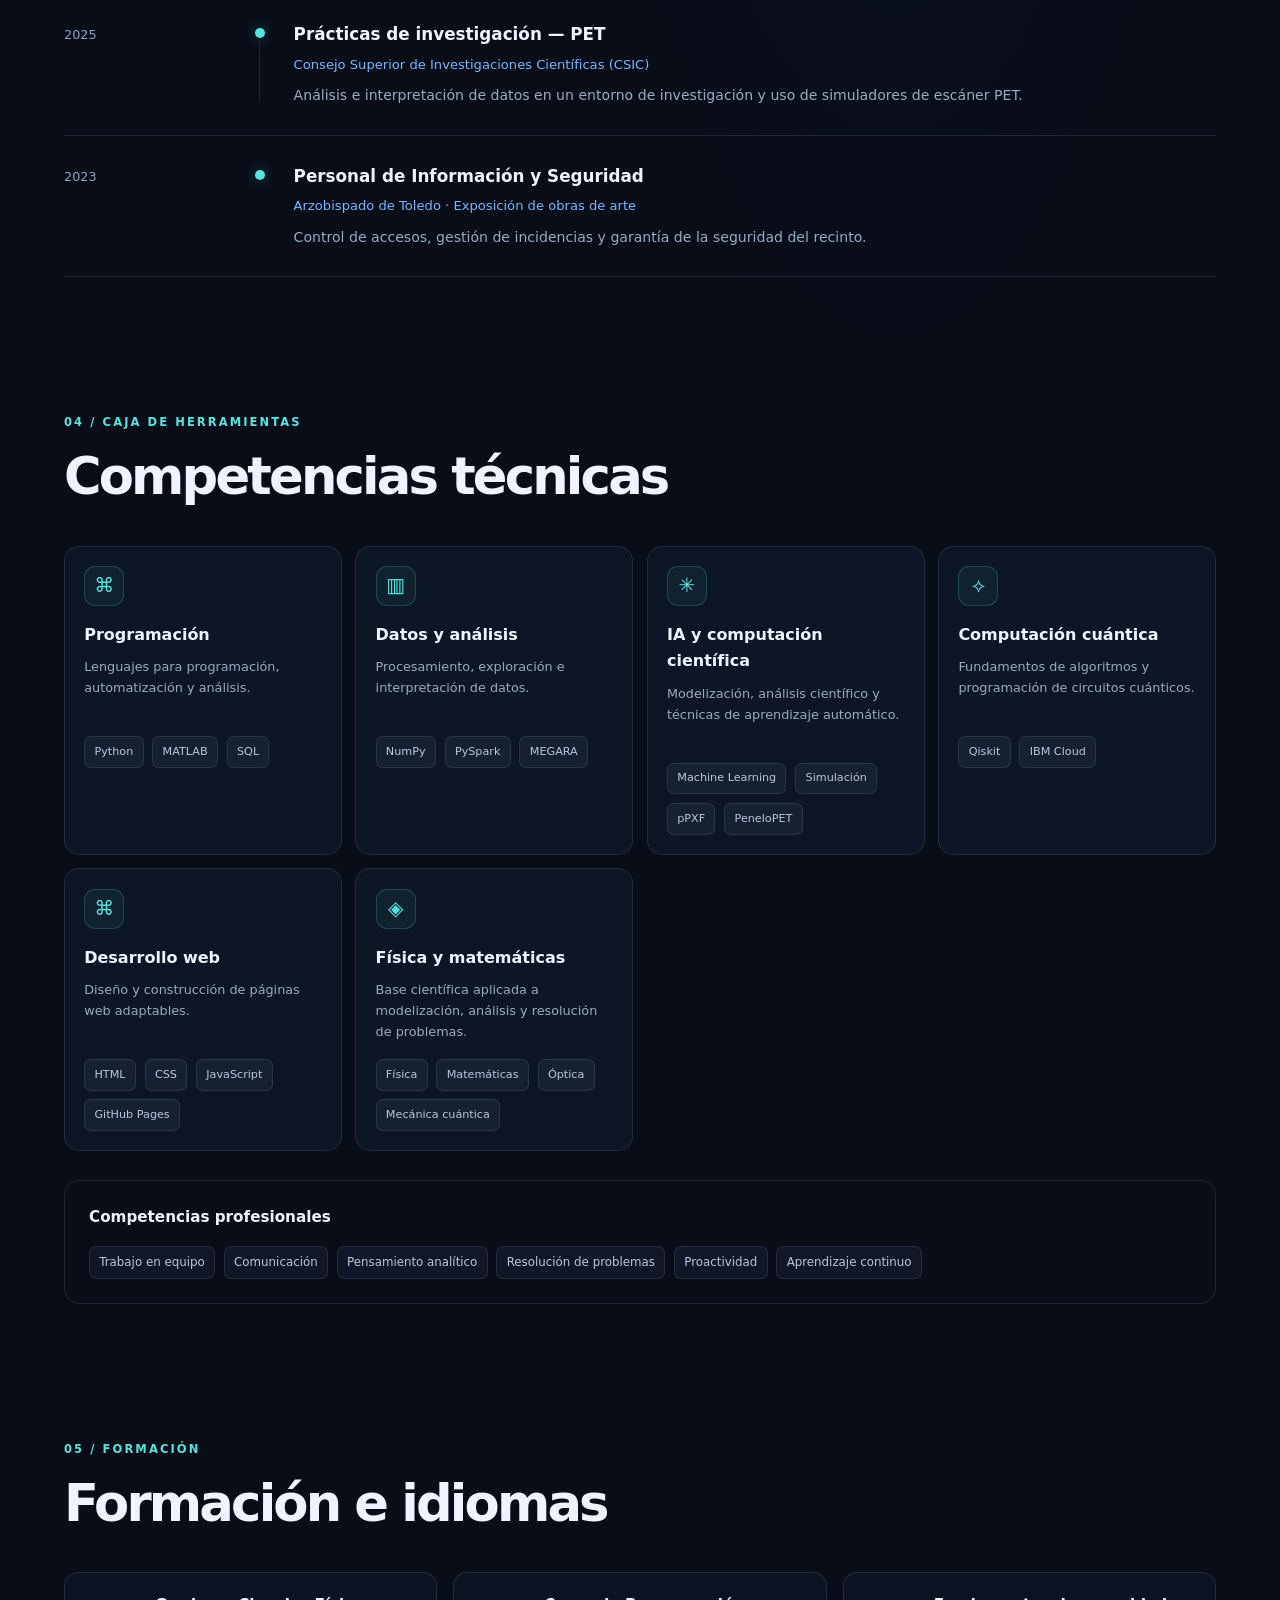
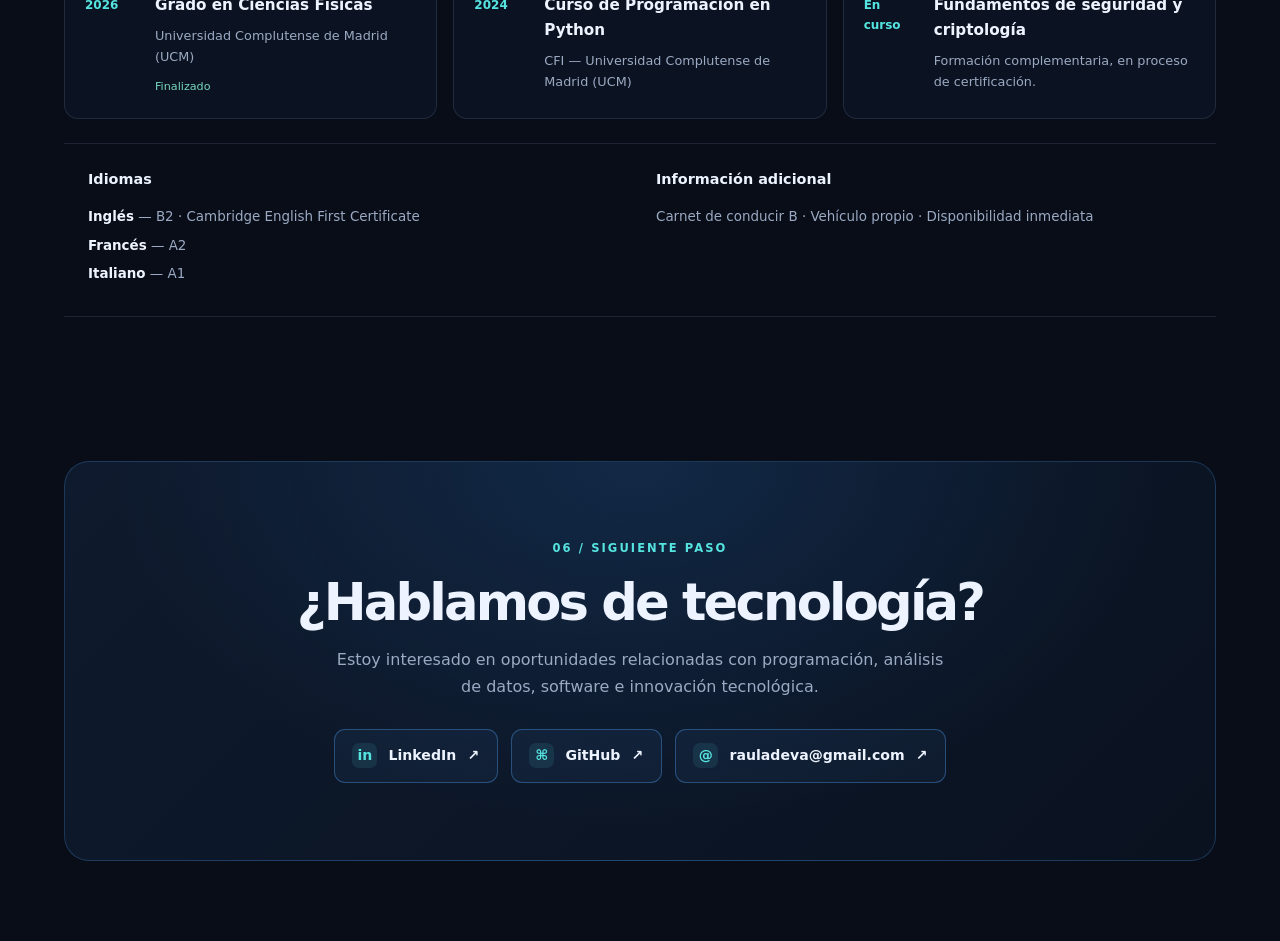
==== commit acd29101: "Add files via upload" ====
--- a/index.html
+++ b/index.html
@@ -4,8 +4,8 @@
   <meta charset="utf-8">
   <meta name="viewport" content="width=device-width, initial-scale=1">
   <meta name="theme-color" content="#080d18">
-  <meta name="description" content="Portfolio profesional de Raúl Adeva Alía: física, programación, análisis de datos e investigación científica.">
-  <title>Raúl Adeva Alía — Portfolio</title>
+  <meta name="description" content="Portfolio profesional de José Raúl Adeva Alía: física, programación, investigación científica y desarrollo web.">
+  <title>José Raúl Adeva Alía — Portfolio</title>
   <link rel="icon" href="assets/favicon.svg" type="image/svg+xml">
   <link rel="stylesheet" href="styles.css">
   <script src="config.js" defer></script>
@@ -14,7 +14,7 @@
 <body>
   <a class="skip-link" href="#main" data-i18n="skip">Saltar al contenido</a>
   <header class="site-header">
-    <a class="brand" href="#home" aria-label="Raúl Adeva Alía, inicio">RA<span>.</span></a>
+    <a class="brand" href="#home" aria-label="José Raúl Adeva Alía, inicio">José Raúl Adeva Alía<span class="brand-dot">.</span></a>
     <nav class="main-nav" aria-label="Navegación principal">
       <a href="#about" data-i18n="navAbout">Sobre mí</a>
       <a href="#projects" data-i18n="navProjects">Proyectos</a>
@@ -32,29 +32,34 @@
       <div class="hero-copy">
         <p class="eyebrow"><span class="status-dot"></span><span data-i18n="heroEyebrow">FÍSICA · SOFTWARE · DATOS</span></p>
         <h1 data-i18n="heroTitle">Convirtiendo problemas complejos en <span class="gradient-text">soluciones computacionales.</span></h1>
-        <p class="hero-lede" data-i18n="heroLead">Soy Raúl Adeva Alía, graduado en Ciencias Físicas con interés en programación, análisis de datos, inteligencia artificial y computación científica.</p>
+        <p class="hero-lede" data-i18n="heroLead">Soy José Raúl Adeva Alía, físico con perfil computacional. Combino investigación científica, programación, análisis de datos y desarrollo web para abordar problemas desde distintas perspectivas.</p>
         <div class="hero-actions">
           <a class="button button-primary" href="#projects"><span data-i18n="heroCTA">Explorar proyectos</span><span aria-hidden="true">↓</span></a>
           <a class="button button-secondary" href="#contact" data-i18n="heroContact">Contactar</a>
         </div>
         <div class="hero-tags" aria-label="Áreas principales">
-          <span>Python</span><span>Data Analysis</span><span>Scientific Computing</span><span>Qiskit</span>
+          <span>Physics</span><span>Python · MATLAB · SQL</span><span>AI & Data</span><span>Web Development</span><span>Quantum Computing</span>
         </div>
       </div>
-      <div class="hero-visual" aria-label="Ilustración abstracta de datos y computación">
-        <div class="orb orb-one"></div><div class="orb orb-two"></div>
-        <div class="visual-grid"></div>
-        <div class="code-window">
-          <div class="window-bar"><i></i><i></i><i></i><span>research.py</span></div>
-          <pre><code><span class="code-muted"># explore · model · understand</span>
-<span class="code-purple">def</span> <span class="code-blue">solve</span>(data):
-    cleaned = <span class="code-blue">process</span>(data)
-    model = <span class="code-blue">analyze</span>(cleaned)
-    <span class="code-purple">return</span> insight(model)</code></pre>
-          <div class="window-footer"><span class="pulse"></span><span data-i18n="visualCaption">Curiosidad científica, enfoque computacional</span></div>
+      <div class="hero-visual" role="img" aria-label="Visualización inspirada en una galaxia y su espectro de luz">
+        <div class="science-visual">
+          <div class="science-visual-header"><span>OBSERVATION / 01</span><span>NGC 4750</span></div>
+          <svg class="galaxy-art" viewBox="0 0 520 390" xmlns="http://www.w3.org/2000/svg" aria-hidden="true">
+            <defs>
+              <radialGradient id="galaxyGlow"><stop offset="0" stop-color="#e5f6ff"/><stop offset=".12" stop-color="#78d8ff" stop-opacity=".95"/><stop offset=".45" stop-color="#3d8bdb" stop-opacity=".28"/><stop offset="1" stop-color="#14264a" stop-opacity="0"/></radialGradient>
+              <linearGradient id="armGlow"><stop stop-color="#4fe5df" stop-opacity="0"/><stop offset=".48" stop-color="#67c8ff" stop-opacity=".8"/><stop offset="1" stop-color="#a5a3ff" stop-opacity="0"/></linearGradient>
+            </defs>
+            <g fill="#d7edff" opacity=".75"><circle cx="74" cy="65" r="1.5"/><circle cx="424" cy="76" r="1"/><circle cx="463" cy="230" r="1.6"/><circle cx="97" cy="295" r="1"/><circle cx="385" cy="330" r="1.2"/><circle cx="173" cy="44" r="1"/><circle cx="280" cy="61" r="1.4"/><circle cx="49" cy="205" r="1"/><circle cx="339" cy="282" r="1"/></g>
+            <circle cx="260" cy="177" r="130" fill="url(#galaxyGlow)"/>
+            <g transform="translate(260 177) rotate(-18)"><ellipse rx="154" ry="45" fill="none" stroke="#4ba7f5" stroke-opacity=".2"/><ellipse rx="120" ry="35" fill="none" stroke="#65d7e8" stroke-opacity=".32"/><ellipse rx="88" ry="24" fill="none" stroke="#9eabff" stroke-opacity=".4"/><path d="M-145 3 C-85 -68 5 -72 73 -22 S127 38 155 10" fill="none" stroke="url(#armGlow)" stroke-width="16" stroke-linecap="round"/><path d="M-150 -3 C-94 60 -15 66 52 25 S123 -33 151 -8" fill="none" stroke="url(#armGlow)" stroke-width="12" stroke-linecap="round"/><ellipse rx="36" ry="11" fill="#d6f5ff" fill-opacity=".8"/><ellipse rx="17" ry="7" fill="#fff" fill-opacity=".95"/></g>
+            <path d="M42 335H478" stroke="#4c719e" stroke-opacity=".55"/>
+            <g stroke="#66d8ed" stroke-width="1.5" fill="none" opacity=".85"><path d="M68 324 L80 324 L88 321 L96 325 L107 323 L118 325 L129 321 L139 323 L151 320 L163 323 L175 321 L186 323 L199 318 L209 324 L220 322 L230 324 L241 316 L251 325 L262 323 L271 324 L282 320 L291 323 L304 321 L315 324 L326 318 L336 324 L348 322 L360 324 L372 321 L383 324 L394 322 L407 325 L419 321 L432 324 L448 323"/></g>
+            <path d="M260 306V346 M246 335H274" stroke="#b0b8ff" stroke-opacity=".7" stroke-dasharray="3 4"/>
+          </svg>
+          <div class="science-visual-caption"><span><i></i> GALACTIC SPECTROSCOPY</span><span>PHYSICS × COMPUTATION</span></div>
         </div>
-        <div class="floating-chip chip-top"><span class="chip-icon">⌘</span> Python · SQL</div>
-        <div class="floating-chip chip-bottom"><span class="chip-icon">∿</span> Physics × Code</div>
+        <div class="floating-chip chip-top"><span class="chip-icon">✳</span> MEGARA · pPXF</div>
+        <div class="floating-chip chip-bottom"><span class="chip-icon">⌁</span> Research · Code · Design</div>
       </div>
       <div class="hero-scroll" aria-hidden="true"><span></span><small data-i18n="scroll">DESLIZA PARA EXPLORAR</small></div>
     </section>
@@ -63,47 +68,46 @@
       <div class="section-heading"><p class="eyebrow" data-i18n="aboutEyebrow">01 / PERFIL</p><h2 data-i18n="aboutTitle">Una base científica.<br><span class="muted">Una mentalidad computacional.</span></h2></div>
       <div class="about-layout">
         <div class="about-text">
-          <p data-i18n="aboutP1">Graduado en Ciencias Físicas por la Universidad Complutense de Madrid, con formación en matemáticas, programación y análisis de datos. He trabajado con herramientas de programación y simulación en contextos científicos y de investigación.</p>
-          <p data-i18n="aboutP2">Me interesa desarrollar soluciones de software, analizar datos y aplicar métodos computacionales a problemas complejos. Me caracterizan el pensamiento analítico, la resolución de problemas y la disposición para aprender nuevas tecnologías.</p>
+          <p data-i18n="aboutP1">Mi formación en Ciencias Físicas en la Universidad Complutense de Madrid me dio una base sólida en matemáticas y modelización. Durante mis prácticas en el CSIC trabajé con simulación y datos PET, y en mi TFG he aplicado herramientas computacionales a la espectroscopía galáctica.</p>
+          <p data-i18n="aboutP2">Me gusta moverme entre la física y la programación: entender un problema, encontrar una forma de estudiarlo y construir herramientas para analizarlo. Fuera de la investigación, doy clases de Matemáticas y Física y sigo ampliando mis conocimientos de diseño y desarrollo web con HTML, CSS y JavaScript.</p>
         </div>
         <div class="fact-grid">
-          <article class="fact-card"><span class="fact-number">01</span><h3 data-i18n="fact1Title">Investigación</h3><p data-i18n="fact1Text">Análisis científico y simulación.</p></article>
-          <article class="fact-card"><span class="fact-number">02</span><h3 data-i18n="fact2Title">Programación</h3><p data-i18n="fact2Text">Herramientas para explorar y procesar datos.</p></article>
-          <article class="fact-card"><span class="fact-number">03</span><h3 data-i18n="fact3Title">Aprendizaje</h3><p data-i18n="fact3Text">Adaptación a nuevos conceptos y tecnologías.</p></article>
-          <article class="fact-card"><span class="fact-number">04</span><h3 data-i18n="fact4Title">Comunicación</h3><p data-i18n="fact4Text">Experiencia explicando conceptos técnicos.</p></article>
+          <article class="fact-card"><span class="fact-number">01</span><h3 data-i18n="fact1Title">Física e investigación</h3><p data-i18n="fact1Text">Desde la espectroscopía galáctica hasta la simulación PET.</p></article>
+          <article class="fact-card"><span class="fact-number">02</span><h3 data-i18n="fact2Title">Software y datos</h3><p data-i18n="fact2Text">Programación, análisis y herramientas para investigar.</p></article>
+          <article class="fact-card"><span class="fact-number">03</span><h3 data-i18n="fact3Title">Tecnologías emergentes</h3><p data-i18n="fact3Text">Inteligencia artificial y computación cuántica.</p></article>
+          <article class="fact-card"><span class="fact-number">04</span><h3 data-i18n="fact4Title">Docencia</h3><p data-i18n="fact4Text">Explicar Matemáticas y Física de forma clara.</p></article>
         </div>
       </div>
     </section>
 
     <section id="projects" class="section-shell section-block">
-      <div class="section-heading section-heading-row"><div><p class="eyebrow" data-i18n="projectsEyebrow">02 / TRABAJO SELECCIONADO</p><h2 data-i18n="projectsTitle">Proyectos e investigación</h2></div><p class="section-intro" data-i18n="projectsIntro">Una selección de experiencias académicas y científicas. Los detalles se limitan a la información confirmada en mi CV.</p></div>
+      <div class="section-heading section-heading-row"><div><p class="eyebrow" data-i18n="projectsEyebrow">02 / TRABAJO SELECCIONADO</p><h2 data-i18n="projectsTitle">Proyectos e investigación</h2></div><p class="section-intro" data-i18n="projectsIntro">Investigación, programación y experimentación: proyectos donde la física y las herramientas computacionales se encuentran.</p></div>
       <div class="project-grid">
         <article class="project-card project-featured">
           <div class="project-topline"><span class="project-index">01</span><span class="project-type" data-i18n="projectResearch">TFG · INVESTIGACIÓN</span></div>
           <div class="project-graphic graphic-galaxy" aria-hidden="true"><div class="galaxy-core"></div><div class="galaxy-ring ring-a"></div><div class="galaxy-ring ring-b"></div><div class="galaxy-ring ring-c"></div><span class="star star-a"></span><span class="star star-b"></span><span class="star star-c"></span></div>
           <h3 data-i18n="p1Title">Espectroscopía de vientos galácticos</h3>
-          <p data-i18n="p1Text">Trabajo Fin de Grado centrado en el análisis de datos espectroscópicos y el estudio de vientos galácticos en una galaxia cercana. Calificación: 9,6/10.</p>
-          <div class="tag-list"><span>Espectroscopía</span><span>Python</span><span>MEGARA</span><span data-i18n="tagScientific">Análisis científico</span></div>
+          <p data-i18n="p1Text">Trabajo Fin de Grado sobre NGC 4750 en el contexto de MEGARA/MEGADES. Incluye análisis espectroscópico, tratamiento de cubos IFU y estudio de componentes estelares y emisión ionizada. Calificación: 9,6/10.</p>
+          <div class="tag-list"><span>MEGARA / MEGADES</span><span>pPXF</span><span>ALUCINE</span><span>Python</span></div>
           <div class="project-meta"><span>UCM · 2026</span><span class="grade">9,6 / 10</span></div>
         </article>
         <article class="project-card">
           <div class="project-topline"><span class="project-index">02</span><span class="project-type" data-i18n="projectInternship">PRÁCTICAS · CSIC</span></div>
           <div class="project-graphic graphic-pet" aria-hidden="true"><div class="pet-ring"></div><div class="pet-ring inner"></div><div class="pet-scan"></div><div class="pet-dot dot-a"></div><div class="pet-dot dot-b"></div><div class="pet-dot dot-c"></div></div>
           <h3 data-i18n="p2Title">Tomografía por Emisión de Positrones (PET)</h3>
-          <p data-i18n="p2Text">Experiencia de prácticas en el Consejo Superior de Investigaciones Científicas, con análisis e interpretación de datos y uso de simuladores de escáner PET.</p>
-          <div class="tag-list"><span>PET</span><span data-i18n="tagSimulation">Simulación</span><span data-i18n="tagData">Análisis de datos</span></div>
+          <p data-i18n="p2Text">Prácticas de investigación en el CSIC centradas en simulación de detectores PET, generación y análisis de datos de eventos y estudio de espectros de energía.</p>
+          <div class="tag-list"><span>PET</span><span>PeneloPET</span><span>Amide</span><span>Python</span></div>
           <div class="project-meta"><span>CSIC · 2025</span><span data-i18n="metaResearch">Investigación</span></div>
         </article>
         <article class="project-card">
           <div class="project-topline"><span class="project-index">03</span><span class="project-type" data-i18n="projectAcademic">PROYECTO ACADÉMICO</span></div>
           <div class="project-graphic graphic-quantum" aria-hidden="true"><div class="quantum-line line-a"></div><div class="quantum-line line-b"></div><div class="quantum-line line-c"></div><span class="q-node node-a"></span><span class="q-node node-b"></span><span class="q-node node-c"></span><span class="q-node node-d"></span></div>
           <h3 data-i18n="p3Title">C4P — Computación cuántica</h3>
-          <p data-i18n="p3Text">Análisis de algoritmos de computación cuántica y fundamentos de superposición y entrelazamiento. Programación con Qiskit y Python, utilizando IBM Cloud.</p>
+          <p data-i18n="p3Text">Proyecto académico sobre algoritmos cuánticos y fundamentos de superposición y entrelazamiento. Programación en circuitos cuánticos con Qiskit y ejecución mediante IBM Cloud.</p>
           <div class="tag-list"><span>Qiskit</span><span>Python</span><span>IBM Cloud</span></div>
           <div class="project-meta"><span>UCM · 2024</span><span data-i18n="metaQuantum">Computación cuántica</span></div>
         </article>
       </div>
-      <p class="project-note" data-i18n="projectNote">Nota: no se muestran repositorios ni enlaces de proyecto hasta añadir URLs verificadas.</p>
     </section>
 
     <section id="experience" class="section-shell section-block">
@@ -118,10 +122,12 @@
     <section id="skills" class="section-shell section-block">
       <div class="section-heading"><p class="eyebrow" data-i18n="skillsEyebrow">04 / CAJA DE HERRAMIENTAS</p><h2 data-i18n="skillsTitle">Competencias técnicas</h2></div>
       <div class="skills-layout">
-        <article class="skill-panel"><div class="skill-panel-icon">⌘</div><h3 data-i18n="skill1Title">Programación</h3><p data-i18n="skill1Text">Lenguajes y herramientas para desarrollo y análisis.</p><div class="skill-pills"><span>Python</span><span>MATLAB</span><span>SQL</span></div></article>
-        <article class="skill-panel"><div class="skill-panel-icon">▥</div><h3 data-i18n="skill2Title">Datos y análisis</h3><p data-i18n="skill2Text">Tratamiento, exploración e interpretación de datos.</p><div class="skill-pills"><span>NumPy</span><span>PySpark</span><span>MEGARA</span></div></article>
-        <article class="skill-panel"><div class="skill-panel-icon">✳</div><h3 data-i18n="skill3Title">IA y computación científica</h3><p data-i18n="skill3Text">Machine Learning, simulación y modelización.</p><div class="skill-pills"><span>Machine Learning</span><span data-i18n="tagSimulation">Simulación</span><span data-i18n="tagModeling">Modelización</span></div></article>
-        <article class="skill-panel"><div class="skill-panel-icon">⟡</div><h3 data-i18n="skill4Title">Computación cuántica</h3><p data-i18n="skill4Text">Fundamentos y programación de circuitos y algoritmos cuánticos.</p><div class="skill-pills"><span>Qiskit</span><span>IBM Cloud</span></div></article>
+        <article class="skill-panel"><div class="skill-panel-icon">⌘</div><h3 data-i18n="skill1Title">Programación</h3><p data-i18n="skill1Text">Lenguajes para programación, automatización y análisis.</p><div class="skill-pills"><span>Python</span><span>MATLAB</span><span>SQL</span></div></article>
+        <article class="skill-panel"><div class="skill-panel-icon">▥</div><h3 data-i18n="skill2Title">Datos y análisis</h3><p data-i18n="skill2Text">Procesamiento, exploración e interpretación de datos.</p><div class="skill-pills"><span>NumPy</span><span>PySpark</span><span>MEGARA</span></div></article>
+        <article class="skill-panel"><div class="skill-panel-icon">✳</div><h3 data-i18n="skill3Title">IA y computación científica</h3><p data-i18n="skill3Text">Modelización, análisis científico y técnicas de aprendizaje automático.</p><div class="skill-pills"><span>Machine Learning</span><span>Simulación</span><span>pPXF</span><span>PeneloPET</span></div></article>
+        <article class="skill-panel"><div class="skill-panel-icon">⟡</div><h3 data-i18n="skill4Title">Computación cuántica</h3><p data-i18n="skill4Text">Fundamentos de algoritmos y programación de circuitos cuánticos.</p><div class="skill-pills"><span>Qiskit</span><span>IBM Cloud</span></div></article>
+        <article class="skill-panel"><div class="skill-panel-icon">⌘</div><h3 data-i18n="skill5Title">Desarrollo web</h3><p data-i18n="skill5Text">Diseño y construcción de páginas web adaptables.</p><div class="skill-pills"><span>HTML</span><span>CSS</span><span>JavaScript</span><span>GitHub Pages</span></div></article>
+        <article class="skill-panel"><div class="skill-panel-icon">◈</div><h3 data-i18n="skill6Title">Física y matemáticas</h3><p data-i18n="skill6Text">Base científica aplicada a modelización, análisis y resolución de problemas.</p><div class="skill-pills"><span>Física</span><span>Matemáticas</span><span>Óptica</span><span>Mecánica cuántica</span></div></article>
       </div>
       <div class="soft-skills"><h3 data-i18n="softTitle">Competencias profesionales</h3><div class="tag-list"><span data-i18n="soft1">Trabajo en equipo</span><span data-i18n="soft2">Comunicación</span><span data-i18n="soft3">Pensamiento analítico</span><span data-i18n="soft4">Resolución de problemas</span><span data-i18n="soft5">Proactividad</span><span data-i18n="soft6">Aprendizaje continuo</span></div></div>
     </section>
@@ -140,12 +146,8 @@
       <p class="eyebrow" data-i18n="contactEyebrow">06 / SIGUIENTE PASO</p>
       <h2 data-i18n="contactTitle">¿Hablamos de tecnología?</h2>
       <p data-i18n="contactText">Estoy interesado en oportunidades relacionadas con programación, análisis de datos, software e innovación tecnológica.</p>
-      <div id="social-links" class="social-links" aria-label="Enlaces profesionales">
-        <p class="social-placeholder" data-i18n="socialPlaceholder">Añade tus enlaces de LinkedIn y GitHub en config.js para mostrarlos aquí.</p>
-      </div>
+      <div id="social-links" class="social-links" aria-label="Enlaces profesionales"></div>
     </section>
   </main>
-
-  <footer class="site-footer"><a class="brand" href="#home">RA<span>.</span></a><p data-i18n="footerText">Diseñado y construido con cuidado.</p><a href="#home" class="back-top" data-i18n="backTop">Volver arriba ↑</a><span class="footer-year">© <span id="year">2026</span> Raúl Adeva Alía</span></footer>
 </body>
 </html>
--- a/styles.css
+++ b/styles.css
@@ -1,7 +1,4 @@
 :root{color-scheme:dark;--bg:#080d18;--bg-soft:#0c1424;--panel:#101b2d;--line:rgba(148,174,214,.15);--text:#eef4ff;--muted:#9baac2;--blue:#56a9ff;--cyan:#55e4e0;--purple:#a78bfa;--max:1160px;--radius:20px;font-family:Inter,ui-sans-serif,system-ui,-apple-system,BlinkMacSystemFont,"Segoe UI",sans-serif;scroll-behavior:smooth}
-*{box-sizing:border-box}body{margin:0;background:radial-gradient(ellipse at 70% 0%,rgba(32,83,150,.15),transparent 36rem),var(--bg);color:var(--text);line-height:1.65}a{color:inherit;text-decoration:none}button{font:inherit}.skip-link{position:absolute;left:1rem;top:-5rem;background:#fff;color:#08101f;padding:.75rem 1rem;z-index:100;border-radius:8px}.skip-link:focus{top:1rem}.site-header{height:82px;display:flex;align-items:center;justify-content:space-between;gap:2rem;padding:0 max(5vw,calc((100vw - var(--max))/2));border-bottom:1px solid var(--line);background:rgba(8,13,24,.82);backdrop-filter:blur(16px);position:sticky;top:0;z-index:20}.brand{font-size:1.45rem;font-weight:850;letter-spacing:-.08em}.brand span{color:var(--cyan)}.main-nav{display:flex;gap:clamp(1rem,2.5vw,2.25rem);font-size:.87rem;color:var(--muted)}.main-nav a:hover,.main-nav a:focus-visible{color:var(--text)}.header-actions{display:flex;align-items:center;gap:1rem}.language-toggle{color:var(--cyan);border:1px solid var(--line);border-radius:10px;background:transparent;padding:.48rem .7rem;cursor:pointer;font-weight:750}.contact-button{font-size:.86rem;padding:.65rem 1rem;border:1px solid rgba(86,169,255,.45);border-radius:10px;color:#d9eaff}.contact-button span{color:var(--cyan);margin-left:.35rem}.section-shell{width:min(var(--max),90vw);margin-inline:auto}.hero{min-height:calc(92vh - 82px);display:grid;grid-template-columns:1.08fr .92fr;align-items:center;gap:3rem;padding-top:4rem;padding-bottom:7rem;position:relative}.hero-copy{max-width:650px}.eyebrow{font-size:.72rem;font-weight:800;letter-spacing:.18em;color:var(--cyan);margin:0 0 1.35rem}.status-dot,.pulse{display:inline-block;width:7px;height:7px;background:var(--cyan);border-radius:50%;margin-right:.55rem;box-shadow:0 0 14px rgba(85,228,224,.7)}h1,h2,h3,p{margin-top:0}h1{font-size:clamp(2.6rem,5.2vw,4.7rem);letter-spacing:-.065em;line-height:1.06;margin-bottom:1.5rem;font-weight:780}h2{font-size:clamp(2rem,4vw,3.25rem);letter-spacing:-.055em;line-height:1.12;margin-bottom:0}.gradient-text{background:linear-gradient(100deg,#70c4ff 5%,#63e3df 65%,#b6a2ff);-webkit-background-clip:text;background-clip:text;color:transparent}.hero-lede{max-width:580px;font-size:1.08rem;color:var(--muted);line-height:1.8}.hero-actions{display:flex;gap:.85rem;flex-wrap:wrap;margin:2rem 0}.button{display:inline-flex;align-items:center;gap:1rem;border-radius:11px;padding:.85rem 1.1rem;font-size:.9rem;font-weight:700;transition:transform .2s,border-color .2s}.button:hover{transform:translateY(-2px)}.button-primary{background:linear-gradient(110deg,#2f8fff,#2cc8d3);color:#06111f}.button-secondary{border:1px solid var(--line);color:var(--text)}.hero-tags,.tag-list,.skill-pills{display:flex;flex-wrap:wrap;gap:.55rem}.hero-tags span,.tag-list span,.skill-pills span{font-size:.74rem;color:#b9c8df;background:rgba(122,156,207,.08);border:1px solid var(--line);border-radius:7px;padding:.35rem .58rem}.hero-visual{min-height:420px;position:relative;display:grid;place-items:center;isolation:isolate}.visual-grid{position:absolute;inset:8% 0;background-image:linear-gradient(rgba(95,154,220,.08) 1px,transparent 1px),linear-gradient(90deg,rgba(95,154,220,.08) 1px,transparent 1px);background-size:32px 32px;mask-image:radial-gradient(ellipse,black 10%,transparent 72%);z-index:-2}.orb{position:absolute;border-radius:50%;filter:blur(2px);z-index:-1}.orb-one{width:280px;height:280px;background:radial-gradient(circle at 35% 30%,rgba(46,169,255,.23),rgba(52,79,171,.08) 55%,transparent 70%);border:1px solid rgba(89,172,255,.2)}.orb-two{width:350px;height:350px;border:1px solid rgba(82,226,225,.12);box-shadow:inset 0 0 55px rgba(45,123,199,.08)}.code-window{width:min(100%,420px);border:1px solid rgba(116,160,218,.28);background:rgba(10,19,34,.88);box-shadow:0 24px 80px rgba(0,0,0,.35),0 0 70px rgba(44,135,220,.1);border-radius:15px;overflow:hidden;transform:rotate(-2deg)}.window-bar{height:42px;display:flex;align-items:center;gap:6px;padding:0 14px;border-bottom:1px solid var(--line);color:#8094b1;font-size:.7rem}.window-bar i{width:7px;height:7px;border-radius:50%;background:#45617f}.window-bar i:first-child{background:#f38b89}.window-bar i:nth-child(2){background:#e8c26b}.window-bar i:nth-child(3){background:#61d6b2}.window-bar span{margin-left:auto}.code-window pre{padding:1.2rem 1.35rem;white-space:pre-wrap;overflow-wrap:anywhere;font-size:clamp(.68rem,1vw,.84rem);line-height:2;color:#d6e5fb}.code-muted{color:#617b9e}.code-purple{color:#c4a7ff}.code-blue{color:#6dd8ed}.window-footer{padding:.8rem 1.25rem;border-top:1px solid var(--line);font-size:.68rem;color:var(--muted)}.floating-chip{position:absolute;background:#111f33;border:1px solid rgba(104,166,231,.24);border-radius:10px;padding:.65rem .8rem;box-shadow:0 10px 35px rgba(0,0,0,.2);font-size:.77rem;color:#d7e6fa}.chip-icon{color:var(--cyan);font-size:1.1rem;margin-right:.45rem}.chip-top{top:14%;right:-2%}.chip-bottom{bottom:14%;left:0}.hero-scroll{position:absolute;bottom:2rem;left:0;display:flex;align-items:center;gap:.7rem;color:#71839f;font-size:.62rem;letter-spacing:.14em}.hero-scroll span{height:30px;width:17px;border:1px solid #425b7d;border-radius:10px;position:relative}.hero-scroll span:after{content:"";position:absolute;top:5px;left:6px;width:3px;height:5px;background:var(--cyan);border-radius:4px}.section-block{padding-top:6.5rem;padding-bottom:2rem}.section-heading{margin-bottom:2.5rem}.section-heading .eyebrow{margin-bottom:1rem}.muted{color:#7586a2}.about-layout{display:grid;grid-template-columns:.9fr 1.1fr;gap:5rem;align-items:start}.about-text p{color:var(--muted);line-height:1.9}.fact-grid{display:grid;grid-template-columns:repeat(2,1fr);gap:.9rem}.fact-card{border:1px solid var(--line);border-radius:14px;padding:1.2rem;background:linear-gradient(145deg,rgba(17,31,52,.72),rgba(11,19,32,.6))}.fact-number{color:var(--cyan);font-size:.7rem;letter-spacing:.1em}.fact-card h3{font-size:1rem;margin:.65rem 0 .35rem}.fact-card p{font-size:.82rem;color:var(--muted);margin:0}.section-heading-row{display:flex;justify-content:space-between;align-items:end;gap:2rem}.section-intro{max-width:350px;color:var(--muted);font-size:.9rem;margin:0}.project-grid{display:grid;grid-template-columns:repeat(2,minmax(0,1fr));gap:1rem}.project-card{border:1px solid var(--line);border-radius:var(--radius);background:linear-gradient(145deg,rgba(17,29,48,.9),rgba(10,17,29,.9));padding:1.4rem;min-width:0;transition:transform .25s,border-color .25s}.project-card:hover{transform:translateY(-4px);border-color:rgba(86,169,255,.45)}.project-featured{grid-column:span 2;display:grid;grid-template-columns:1fr 1fr;column-gap:2rem;align-items:start}.project-featured .project-topline,.project-featured h3,.project-featured p,.project-featured .tag-list,.project-featured .project-meta{grid-column:1}.project-featured .project-graphic{grid-column:2;grid-row:2 / span 4;height:220px}.project-topline{display:flex;justify-content:space-between;align-items:center;margin-bottom:1rem}.project-index{color:var(--cyan);font-size:.76rem;font-weight:800}.project-type{color:#8da2c2;font-size:.65rem;letter-spacing:.12em}.project-card h3{font-size:1.25rem;letter-spacing:-.025em;line-height:1.3;margin-bottom:.7rem}.project-card p{color:var(--muted);font-size:.88rem;line-height:1.8}.project-graphic{height:180px;border:1px solid rgba(92,150,214,.13);border-radius:13px;margin-bottom:1.25rem;position:relative;overflow:hidden;background:radial-gradient(ellipse at center,rgba(34,111,190,.18),transparent 70%),#0b1525}.project-featured .project-graphic{margin:0 0 1rem}.graphic-galaxy{display:grid;place-items:center}.galaxy-core{width:25px;height:25px;border-radius:50%;background:#c1eaff;box-shadow:0 0 25px 9px rgba(77,185,255,.5);z-index:2}.galaxy-ring{position:absolute;width:110px;height:52px;border:1px solid rgba(97,194,255,.7);border-radius:50%;transform:rotate(-25deg);box-shadow:0 0 18px rgba(77,160,255,.12)}.ring-b{width:175px;height:77px;transform:rotate(30deg);border-color:rgba(126,142,255,.45)}.ring-c{width:245px;height:100px;transform:rotate(-10deg);border-color:rgba(84,228,224,.28)}.star{position:absolute;width:4px;height:4px;border-radius:50%;background:#fff;box-shadow:0 0 10px #83d4ff}.star-a{top:25%;left:30%}.star-b{right:24%;top:32%}.star-c{bottom:22%;left:60%}.graphic-pet{display:grid;place-items:center;background:radial-gradient(circle at center,rgba(44,196,209,.16),transparent 55%),#0b1525}.pet-ring{width:130px;height:130px;border:16px solid rgba(71,177,229,.3);border-radius:50%;box-shadow:0 0 30px rgba(47,183,229,.15),inset 0 0 20px rgba(47,183,229,.1);position:absolute}.pet-ring.inner{width:80px;height:80px;border-width:2px;border-color:rgba(98,226,226,.65)}.pet-scan{height:160%;width:1px;background:linear-gradient(transparent,var(--cyan),transparent);position:absolute;transform:rotate(32deg);opacity:.6}.pet-dot{position:absolute;width:7px;height:7px;border-radius:50%;background:#c0ffff;box-shadow:0 0 13px var(--cyan)}.dot-a{top:35%;left:39%}.dot-b{right:35%;bottom:33%}.dot-c{top:49%;right:28%}.graphic-quantum{background:radial-gradient(ellipse at center,rgba(104,84,215,.16),transparent 70%),#0b1525}.quantum-line{position:absolute;height:1px;width:65%;top:50%;left:17%;background:linear-gradient(90deg,transparent,#8c8bff,transparent);transform:rotate(25deg)}.line-b{transform:rotate(-25deg);background:linear-gradient(90deg,transparent,#54e4e0,transparent)}.line-c{transform:rotate(90deg);width:48%;left:26%;background:linear-gradient(90deg,transparent,#77b8ff,transparent)}.q-node{position:absolute;width:12px;height:12px;border-radius:50%;background:#0b1525;border:2px solid #78d9ff;box-shadow:0 0 18px rgba(99,195,255,.6)}.node-a{top:27%;left:24%}.node-b{top:60%;left:39%;border-color:#b4a4ff}.node-c{top:32%;right:26%;border-color:var(--cyan)}.node-d{bottom:21%;right:35%}.project-meta{display:flex;justify-content:space-between;gap:1rem;border-top:1px solid var(--line);padding-top:.9rem;margin-top:1.3rem;font-size:.75rem;color:#8fa2bf}.grade{color:var(--cyan);font-weight:800}.project-note{color:#7385a0;font-size:.75rem;margin-top:1rem}.timeline{border-top:1px solid var(--line)}.timeline-item{display:grid;grid-template-columns:170px 18px 1fr;gap:1.3rem;padding:1.7rem 0;border-bottom:1px solid var(--line)}.timeline-date{font-size:.8rem;color:#8ca2c0;padding-top:.2rem}.timeline-marker{width:10px;height:10px;border-radius:50%;background:var(--cyan);margin-top:.45rem;box-shadow:0 0 14px rgba(85,228,224,.35);position:relative}.timeline-marker:after{content:"";position:absolute;width:1px;top:13px;bottom:-4rem;left:4px;background:var(--line)}.timeline-item:last-child .timeline-marker:after{display:none}.timeline-content h3{font-size:1.05rem;margin:0 0 .3rem}.timeline-org{color:#77b8ff;font-size:.82rem;margin-bottom:.55rem}.timeline-content p:last-child{color:var(--muted);font-size:.88rem;margin-bottom:0}.skills-layout{display:grid;grid-template-columns:repeat(4,minmax(0,1fr));gap:.85rem}.skill-panel{border:1px solid var(--line);border-radius:15px;background:rgba(14,25,42,.8);padding:1.2rem}.skill-panel-icon{display:grid;place-items:center;width:40px;height:40px;border:1px solid rgba(85,228,224,.2);background:rgba(85,228,224,.06);border-radius:11px;color:var(--cyan);font-size:1.25rem;margin-bottom:1rem}.skill-panel h3{font-size:1rem;margin-bottom:.5rem}.skill-panel p{color:var(--muted);font-size:.8rem;min-height:4.2rem}.skill-pills span{font-size:.7rem}.soft-skills{margin-top:1.8rem;padding:1.5rem;border:1px solid var(--line);border-radius:15px}.soft-skills h3{font-size:.95rem;margin-bottom:1rem}.education-grid{display:grid;grid-template-columns:repeat(3,minmax(0,1fr));gap:1rem}.education-item{display:flex;gap:1rem;padding:1.25rem;border:1px solid var(--line);border-radius:14px;background:rgba(13,23,39,.7)}.education-year{color:var(--cyan);font-size:.75rem;font-weight:800;min-width:54px;padding-top:.2rem}.education-item h3{font-size:.95rem;margin-bottom:.4rem}.education-item p{font-size:.8rem;color:var(--muted);margin-bottom:.3rem}.education-status{font-size:.7rem;color:#77d8bd}.languages-row{display:grid;grid-template-columns:1fr 1fr;gap:2rem;margin-top:1.5rem;padding:1.5rem;border-top:1px solid var(--line);border-bottom:1px solid var(--line)}.languages-row h3{font-size:.9rem}.languages-row p{color:var(--muted);font-size:.84rem;margin-bottom:.4rem}.languages-row strong{color:var(--text)}.contact-section{margin-top:7rem;margin-bottom:5rem;padding:clamp(2rem,6vw,5rem);border:1px solid rgba(86,169,255,.24);border-radius:25px;text-align:center;background:radial-gradient(ellipse at 50% 0%,rgba(41,121,205,.18),transparent 65%),linear-gradient(135deg,#0e1a2d,#0a1220)}.contact-section .eyebrow{margin-bottom:1rem}.contact-section h2{margin-bottom:1rem}.contact-section>p:not(.eyebrow){color:var(--muted);max-width:620px;margin:0 auto 1.8rem}.social-links{display:flex;justify-content:center;gap:.8rem;flex-wrap:wrap}.social-link{display:inline-flex;align-items:center;gap:.7rem;padding:.85rem 1.1rem;border:1px solid rgba(86,169,255,.35);border-radius:11px;background:rgba(86,169,255,.06);font-weight:700;font-size:.88rem}.social-link:hover{background:rgba(86,169,255,.13)}.social-icon{display:grid;place-items:center;width:25px;height:25px;border-radius:7px;background:rgba(85,228,224,.1);color:var(--cyan)}.social-placeholder{color:var(--muted);font-size:.8rem}.site-footer{width:min(var(--max),90vw);margin:auto;border-top:1px solid var(--line);padding:1.5rem 0 2rem;display:flex;align-items:center;gap:1.5rem;color:var(--muted);font-size:.76rem}.site-footer p{margin:0}.back-top{margin-left:auto}.footer-year{color:#71829d}
-@media(max-width:900px){.site-header{padding-inline:5vw;gap:1rem}.main-nav{gap:1rem}.hero{gap:1.5rem}.hero-visual{min-height:350px}.orb-two{width:280px;height:280px}.orb-one{width:220px;height:220px}.chip-top{right:-1%}.about-layout{gap:2rem}.skills-layout{grid-template-columns:repeat(2,minmax(0,1fr))}.education-grid{grid-template-columns:1fr}.education-item{min-height:100px}}
-@media(max-width:650px){.site-header{height:70px}.main-nav{display:none}.header-actions{margin-left:auto}.contact-button{padding:.55rem .7rem}.hero{grid-template-columns:1fr;padding-top:4rem;padding-bottom:5.5rem;min-height:auto}.hero-visual{min-height:330px;grid-row:2}.hero-scroll{bottom:1rem}.hero h1{font-size:clamp(2.55rem,12vw,4rem)}.section-block{padding-top:4.5rem}.about-layout{grid-template-columns:1fr;gap:1rem}.section-heading-row{display:block}.section-intro{margin-top:1rem}.project-grid{grid-template-columns:1fr}.project-featured{grid-column:auto;display:flex;flex-direction:column}.project-featured .project-graphic{height:170px;width:100%;order:2;margin-bottom:1.2rem}.project-featured .project-topline{width:100%;order:1}.project-featured h3{order:3}.project-featured p{order:4}.project-featured .tag-list{order:5}.project-featured .project-meta{order:6;width:100%}.timeline-item{grid-template-columns:82px 12px 1fr;gap:.7rem}.timeline-date{font-size:.72rem}.timeline-content h3{font-size:.95rem}.skills-layout{grid-template-columns:1fr 1fr;gap:.6rem}.skill-panel{padding:.9rem}.skill-panel p{min-height:0}.languages-row{grid-template-columns:1fr;gap:1rem}.contact-section{margin-top:4rem;margin-bottom:3rem}.site-footer{flex-wrap:wrap;gap:.8rem}.site-footer p{order:3;width:100%}.footer-year{margin-left:auto}.back-top{margin-left:auto}}
-@media(max-width:390px){.skills-layout{grid-template-columns:1fr}.fact-grid{gap:.6rem}.fact-card{padding:.9rem}.hero-tags{gap:.35rem}.hero-tags span{font-size:.68rem}.floating-chip{font-size:.68rem}.chip-bottom{left:-.5rem}.chip-top{right:-.5rem}}
-@media(prefers-reduced-motion:reduce){*,*::before,*::after{scroll-behavior:auto!important;animation-duration:.01ms!important;animation-iteration-count:1!important;transition-duration:.01ms!important}}
-:focus-visible{outline:2px solid var(--cyan);outline-offset:4px}
+*{box-sizing:border-box}body{margin:0;background:radial-gradient(ellipse at 70% 0%,rgba(32,83,150,.15),transparent 36rem),var(--bg);color:var(--text);line-height:1.65}a{color:inherit;text-decoration:none}button{font:inherit}.skip-link{position:absolute;left:1rem;top:-5rem;background:#fff;color:#08101f;padding:.75rem 1rem;z-index:100;border-radius:8px}.skip-link:focus{top:1rem}.site-header{height:82px;display:flex;align-items:center;justify-content:space-between;gap:2rem;padding:0 max(5vw,calc((100vw - var(--max))/2));border-bottom:1px solid var(--line);background:rgba(8,13,24,.82);backdrop-filter:blur(16px);position:sticky;top:0;z-index:20}.brand{font-size:1rem;font-weight:760;letter-spacing:-.025em;white-space:nowrap}.brand-dot{color:var(--cyan);font-size:1.35rem}.main-nav{display:flex;gap:clamp(1rem,2.5vw,2.25rem);font-size:.87rem;color:var(--muted)}.main-nav a:hover,.main-nav a:focus-visible{color:var(--text)}.header-actions{display:flex;align-items:center;gap:1rem}.language-toggle{color:var(--cyan);border:1px solid var(--line);border-radius:10px;background:transparent;padding:.48rem .7rem;cursor:pointer;font-weight:750}.contact-button{font-size:.86rem;padding:.65rem 1rem;border:1px solid rgba(86,169,255,.45);border-radius:10px;color:#d9eaff}.contact-button span{color:var(--cyan);margin-left:.35rem}.section-shell{width:min(var(--max),90vw);margin-inline:auto}.hero{min-height:calc(92vh - 82px);display:grid;grid-template-columns:1.08fr .92fr;align-items:center;gap:3rem;padding-top:4rem;padding-bottom:7rem;position:relative}.hero-copy{max-width:650px}.eyebrow{font-size:.72rem;font-weight:800;letter-spacing:.18em;color:var(--cyan);margin:0 0 1.35rem}.status-dot,.pulse{display:inline-block;width:7px;height:7px;background:var(--cyan);border-radius:50%;margin-right:.55rem;box-shadow:0 0 14px rgba(85,228,224,.7)}h1,h2,h3,p{margin-top:0}h1{font-size:clamp(2.6rem,5.2vw,4.7rem);letter-spacing:-.065em;line-height:1.06;margin-bottom:1.5rem;font-weight:780}h2{font-size:clamp(2rem,4vw,3.25rem);letter-spacing:-.055em;line-height:1.12;margin-bottom:0}.gradient-text{background:linear-gradient(100deg,#70c4ff 5%,#63e3df 65%,#b6a2ff);-webkit-background-clip:text;background-clip:text;color:transparent}.hero-lede{max-width:580px;font-size:1.08rem;color:var(--muted);line-height:1.8}.hero-actions{display:flex;gap:.85rem;flex-wrap:wrap;margin:2rem 0}.button{display:inline-flex;align-items:center;gap:1rem;border-radius:11px;padding:.85rem 1.1rem;font-size:.9rem;font-weight:700;transition:transform .2s,border-color .2s}.button:hover{transform:translateY(-2px)}.button-primary{background:linear-gradient(110deg,#2f8fff,#2cc8d3);color:#06111f}.button-secondary{border:1px solid var(--line);color:var(--text)}.hero-tags,.tag-list,.skill-pills{display:flex;flex-wrap:wrap;gap:.55rem}.hero-tags span,.tag-list span,.skill-pills span{font-size:.74rem;color:#b9c8df;background:rgba(122,156,207,.08);border:1px solid var(--line);border-radius:7px;padding:.35rem .58rem}.hero-visual{min-height:440px;position:relative;display:grid;place-items:center;isolation:isolate}.visual-grid{position:absolute;inset:8% 0;background-image:linear-gradient(rgba(95,154,220,.08) 1px,transparent 1px),linear-gradient(90deg,rgba(95,154,220,.08) 1px,transparent 1px);background-size:32px 32px;mask-image:radial-gradient(ellipse,black 10%,transparent 72%);z-index:-2}.orb{position:absolute;border-radius:50%;filter:blur(2px);z-index:-1}.orb-one{width:280px;height:280px;background:radial-gradient(circle at 35% 30%,rgba(46,169,255,.23),rgba(52,79,171,.08) 55%,transparent 70%);border:1px solid rgba(89,172,255,.2)}.orb-two{width:350px;height:350px;border:1px solid rgba(82,226,225,.12);box-shadow:inset 0 0 55px rgba(45,123,199,.08)}.code-window{width:min(100%,420px);border:1px solid rgba(116,160,218,.28);background:rgba(10,19,34,.88);box-shadow:0 24px 80px rgba(0,0,0,.35),0 0 70px rgba(44,135,220,.1);border-radius:15px;overflow:hidden;transform:rotate(-2deg)}.window-bar{height:42px;display:flex;align-items:center;gap:6px;padding:0 14px;border-bottom:1px solid var(--line);color:#8094b1;font-size:.7rem}.window-bar i{width:7px;height:7px;border-radius:50%;background:#45617f}.window-bar i:first-child{background:#f38b89}.window-bar i:nth-child(2){background:#e8c26b}.window-bar i:nth-child(3){background:#61d6b2}.window-bar span{margin-left:auto}.code-window pre{padding:1.2rem 1.35rem;white-space:pre-wrap;overflow-wrap:anywhere;font-size:clamp(.68rem,1vw,.84rem);line-height:2;color:#d6e5fb}.code-muted{color:#617b9e}.code-purple{color:#c4a7ff}.code-blue{color:#6dd8ed}.window-footer{padding:.8rem 1.25rem;border-top:1px solid var(--line);font-size:.68rem;color:var(--muted)}.floating-chip{position:absolute;background:#111f33;border:1px solid rgba(104,166,231,.24);border-radius:10px;padding:.65rem .8rem;box-shadow:0 10px 35px rgba(0,0,0,.2);font-size:.77rem;color:#d7e6fa}.chip-icon{color:var(--cyan);font-size:1.1rem;margin-right:.45rem}.chip-top{top:14%;right:-2%}.chip-bottom{bottom:14%;left:0}.hero-scroll{position:absolute;bottom:2rem;left:0;display:flex;align-items:center;gap:.7rem;color:#71839f;font-size:.62rem;letter-spacing:.14em}.hero-scroll span{height:30px;width:17px;border:1px solid #425b7d;border-radius:10px;position:relative}.hero-scroll span:after{content:"";position:absolute;top:5px;left:6px;width:3px;height:5px;background:var(--cyan);border-radius:4px}.section-block{padding-top:6.5rem;padding-bottom:2rem}.section-heading{margin-bottom:2.5rem}.section-heading .eyebrow{margin-bottom:1rem}.muted{color:#7586a2}.about-layout{display:grid;grid-template-columns:.9fr 1.1fr;gap:5rem;align-items:start}.about-text p{color:var(--muted);line-height:1.9}.fact-grid{display:grid;grid-template-columns:repeat(2,1fr);gap:.9rem}.fact-card{border:1px solid var(--line);border-radius:14px;padding:1.2rem;background:linear-gradient(145deg,rgba(17,31,52,.72),rgba(11,19,32,.6))}.fact-number{color:var(--cyan);font-size:.7rem;letter-spacing:.1em}.fact-card h3{font-size:1rem;margin:.65rem 0 .35rem}.fact-card p{font-size:.82rem;color:var(--muted);margin:0}.section-heading-row{display:flex;justify-content:space-between;align-items:end;gap:2rem}.section-intro{max-width:350px;color:var(--muted);font-size:.9rem;margin:0}.project-grid{display:grid;grid-template-columns:repeat(2,minmax(0,1fr));gap:1rem}.project-card{border:1px solid var(--line);border-radius:var(--radius);background:linear-gradient(145deg,rgba(17,29,48,.9),rgba(10,17,29,.9));padding:1.4rem;min-width:0;transition:transform .25s,border-color .25s}.project-card:hover{transform:translateY(-4px);border-color:rgba(86,169,255,.45)}.project-featured{grid-column:span 2;display:grid;grid-template-columns:1fr 1fr;column-gap:2rem;align-items:start}.project-featured .project-topline,.project-featured h3,.project-featured p,.project-featured .tag-list,.project-featured .project-meta{grid-column:1}.project-featured .project-graphic{grid-column:2;grid-row:2 / span 4;height:220px}.project-topline{display:flex;justify-content:space-between;align-items:center;margin-bottom:1rem}.project-index{color:var(--cyan);font-size:.76rem;font-weight:800}.project-type{color:#8da2c2;font-size:.65rem;letter-spacing:.12em}.project-card h3{font-size:1.25rem;letter-spacing:-.025em;line-height:1.3;margin-bottom:.7rem}.project-card p{color:var(--muted);font-size:.88rem;line-height:1.8}.project-graphic{height:180px;border:1px solid rgba(92,150,214,.13);border-radius:13px;margin-bottom:1.25rem;position:relative;overflow:hidden;background:radial-gradient(ellipse at center,rgba(34,111,190,.18),transparent 70%),#0b1525}.project-featured .project-graphic{margin:0 0 1rem}.graphic-galaxy{display:grid;place-items:center}.galaxy-core{width:25px;height:25px;border-radius:50%;background:#c1eaff;box-shadow:0 0 25px 9px rgba(77,185,255,.5);z-index:2}.galaxy-ring{position:absolute;width:110px;height:52px;border:1px solid rgba(97,194,255,.7);border-radius:50%;transform:rotate(-25deg);box-shadow:0 0 18px rgba(77,160,255,.12)}.ring-b{width:175px;height:77px;transform:rotate(30deg);border-color:rgba(126,142,255,.45)}.ring-c{width:245px;height:100px;transform:rotate(-10deg);border-color:rgba(84,228,224,.28)}.star{position:absolute;width:4px;height:4px;border-radius:50%;background:#fff;box-shadow:0 0 10px #83d4ff}.star-a{top:25%;left:30%}.star-b{right:24%;top:32%}.star-c{bottom:22%;left:60%}.graphic-pet{display:grid;place-items:center;background:radial-gradient(circle at center,rgba(44,196,209,.16),transparent 55%),#0b1525}.pet-ring{width:130px;height:130px;border:16px solid rgba(71,177,229,.3);border-radius:50%;box-shadow:0 0 30px rgba(47,183,229,.15),inset 0 0 20px rgba(47,183,229,.1);position:absolute}.pet-ring.inner{width:80px;height:80px;border-width:2px;border-color:rgba(98,226,226,.65)}.pet-scan{height:160%;width:1px;background:linear-gradient(transparent,var(--cyan),transparent);position:absolute;transform:rotate(32deg);opacity:.6}.pet-dot{position:absolute;width:7px;height:7px;border-radius:50%;background:#c0ffff;box-shadow:0 0 13px var(--cyan)}.dot-a{top:35%;left:39%}.dot-b{right:35%;bottom:33%}.dot-c{top:49%;right:28%}.graphic-quantum{background:radial-gradient(ellipse at center,rgba(104,84,215,.16),transparent 70%),#0b1525}.quantum-line{position:absolute;height:1px;width:65%;top:50%;left:17%;background:linear-gradient(90deg,transparent,#8c8bff,transparent);transform:rotate(25deg)}.line-b{transform:rotate(-25deg);background:linear-gradient(90deg,transparent,#54e4e0,transparent)}.line-c{transform:rotate(90deg);width:48%;left:26%;background:linear-gradient(90deg,transparent,#77b8ff,transparent)}.q-node{position:absolute;width:12px;height:12px;border-radius:50%;background:#0b1525;border:2px solid #78d9ff;box-shadow:0 0 18px rgba(99,195,255,.6)}.node-a{top:27%;left:24%}.node-b{top:60%;left:39%;border-color:#b4a4ff}.node-c{top:32%;right:26%;border-color:var(--cyan)}.node-d{bottom:21%;right:35%}.project-meta{display:flex;justify-content:space-between;gap:1rem;border-top:1px solid var(--line);padding-top:.9rem;margin-top:1.3rem;font-size:.75rem;color:#8fa2bf}.grade{color:var(--cyan);font-weight:800}.project-note{color:#7385a0;font-size:.75rem;margin-top:1rem}.timeline{border-top:1px solid var(--line)}.timeline-item{display:grid;grid-template-columns:170px 18px 1fr;gap:1.3rem;padding:1.7rem 0;border-bottom:1px solid var(--line)}.timeline-date{font-size:.8rem;color:#8ca2c0;padding-top:.2rem}.timeline-marker{width:10px;height:10px;border-radius:50%;background:var(--cyan);margin-top:.45rem;box-shadow:0 0 14px rgba(85,228,224,.35);position:relative}.timeline-marker:after{content:"";position:absolute;width:1px;top:13px;bottom:-4rem;left:4px;background:var(--line)}.timeline-item:last-child .timeline-marker:after{display:none}.timeline-content h3{font-size:1.05rem;margin:0 0 .3rem}.timeline-org{color:#77b8ff;font-size:.82rem;margin-bottom:.55rem}.timeline-content p:last-child{color:var(--muted);font-size:.88rem;margin-bottom:0}.skills-layout{display:grid;grid-template-columns:repeat(4,minmax(0,1fr));gap:.85rem}.skill-panel{border:1px solid var(--line);border-radius:15px;background:rgba(14,25,42,.8);padding:1.2rem}.skill-panel-icon{display:grid;place-items:center;width:40px;height:40px;border:1px solid rgba(85,228,224,.2);background:rgba(85,228,224,.06);border-radius:11px;color:var(--cyan);font-size:1.25rem;margin-bottom:1rem}.skill-panel h3{font-size:1rem;margin-bottom:.5rem}.skill-panel p{color:var(--muted);font-size:.8rem;min-height:4.2rem}.skill-pills span{font-size:.7rem}.soft-skills{margin-top:1.8rem;padding:1.5rem;border:1px solid var(--line);border-radius:15px}.soft-skills h3{font-size:.95rem;margin-bottom:1rem}.education-grid{display:grid;grid-template-columns:repeat(3,minmax(0,1fr));gap:1rem}.education-item{display:flex;gap:1rem;padding:1.25rem;border:1px solid var(--line);border-radius:14px;background:rgba(13,23,39,.7)}.education-year{color:var(--cyan);font-size:.75rem;font-weight:800;min-width:54px;padding-top:.2rem}.education-item h3{font-size:.95rem;margin-bottom:.4rem}.education-item p{font-size:.8rem;color:var(--muted);margin-bottom:.3rem}.education-status{font-size:.7rem;color:#77d8bd}.languages-row{display:grid;grid-template-columns:1fr 1fr;gap:2rem;margin-top:1.5rem;padding:1.5rem;border-top:1px solid var(--line);border-bottom:1px solid var(--line)}.languages-row h3{font-size:.9rem}.languages-row p{color:var(--muted);font-size:.84rem;margin-bottom:.4rem}.languages-row strong{color:var(--text)}.contact-section{margin-top:7rem;margin-bottom:5rem;padding:clamp(2rem,6vw,5rem);border:1px solid rgba(86,169,255,.24);border-radius:25px;text-align:center;background:radial-gradient(ellipse at 50% 0%,rgba(41,121,205,.18),transparent 65%),linear-gradient(135deg,#0e1a2d,#0a1220)}.contact-section .eyebrow{margin-bottom:1rem}.contact-section h2{margin-bottom:1rem}.contact-section>p:not(.eyebrow){color:var(--muted);max-width:620px;margin:0 auto 1.8rem}.social-links{display:flex;justify-content:center;gap:.8rem;flex-wrap:wrap}.social-link{display:inline-flex;align-items:center;gap:.7rem;padding:.85rem 1.1rem;border:1px solid rgba(86,169,255,.35);border-radius:11px;background:rgba(86,169,255,.06);font-weight:700;font-size:.88rem}.social-link:hover{background:rgba(86,169,255,.13)}.social-icon{display:grid;place-items:center;width:25px;height:25px;border-radius:7px;background:rgba(85,228,224,.1);color:var(--cyan)}.social-placeholder{color:var(--muted);font-size:.8rem}@media(max-width:900px){.site-header{padding-inline:5vw;gap:1rem}.main-nav{gap:1rem}.hero{gap:1.5rem}.hero-visual{min-height:350px}.orb-two{width:280px;height:280px}.orb-one{width:220px;height:220px}.chip-top{right:-1%}.about-layout{gap:2rem}.skills-layout{grid-template-columns:repeat(2,minmax(0,1fr))}.education-grid{grid-template-columns:1fr}.education-item{min-height:100px}}
+@media(max-width:650px){.site-header{height:70px}.main-nav{display:none}.header-actions{margin-left:auto}.contact-button{padding:.55rem .7rem}.hero{grid-template-columns:1fr;padding-top:4rem;padding-bottom:5.5rem;min-height:auto}.hero-visual{min-height:330px;grid-row:2}.hero-scroll{bottom:1rem}.hero h1{font-size:clamp(2.55rem,12vw,4rem)}.section-block{padding-top:4.5rem}.about-layout{grid-template-columns:1fr;gap:1rem}.section-heading-row{display:block}.section-intro{margin-top:1rem}.project-grid{grid-template-columns:1fr}.project-featured{grid-column:auto;display:flex;flex-direction:column}.project-featured .project-graphic{height:170px;width:100%;order:2;margin-bottom:1.2rem}.project-featured .project-topline{width:100%;order:1}.project-featured h3{order:3}.project-featured p{order:4}.project-featured .tag-list{order:5}.project-featured .project-meta{order:6;width:100%}.timeline-item{grid-template-columns:82px 12px 1fr;gap:.7rem}.timeline-date{font-size:.72rem}.timeline-content h3{font-size:.95rem}.skills-layout{grid-template-columns:1fr 1fr;gap:.6rem}.skill-panel{padding:.9rem}.skill-panel p{min-height:0}.languages-row{grid-template-columns:1fr;gap:1rem}.contact-section{margin-top:4rem;margin-bottom:3rem}}@media(max-width:900px){.brand{font-size:.88rem}.science-visual{width:100%}.science-visual-caption{font-size:.5rem}}
+@media(max-width:650px){.hero-visual{min-height:320px}.science-visual{padding:.8rem .8rem .7rem}.galaxy-art{max-height:270px}.chip-top{top:4%}.chip-bottom{bottom:4%}.brand{font-size:.82rem}}
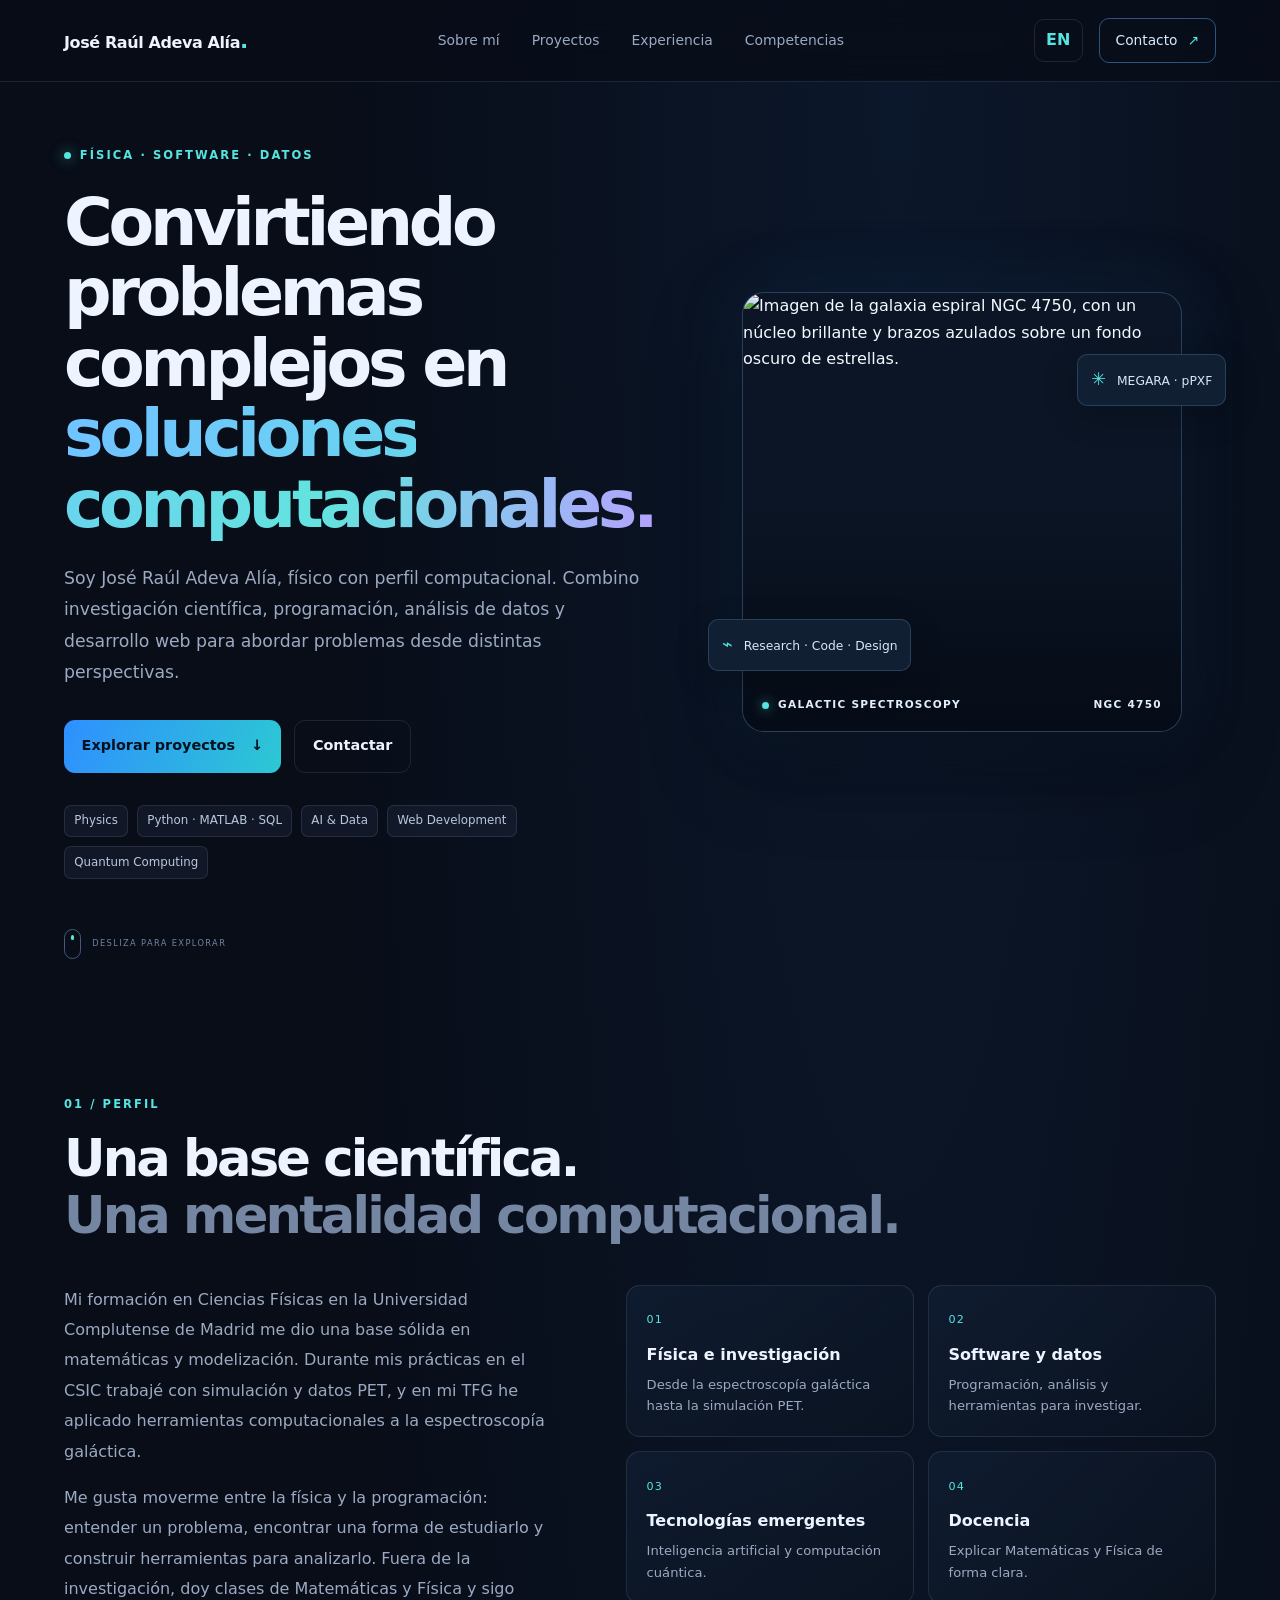
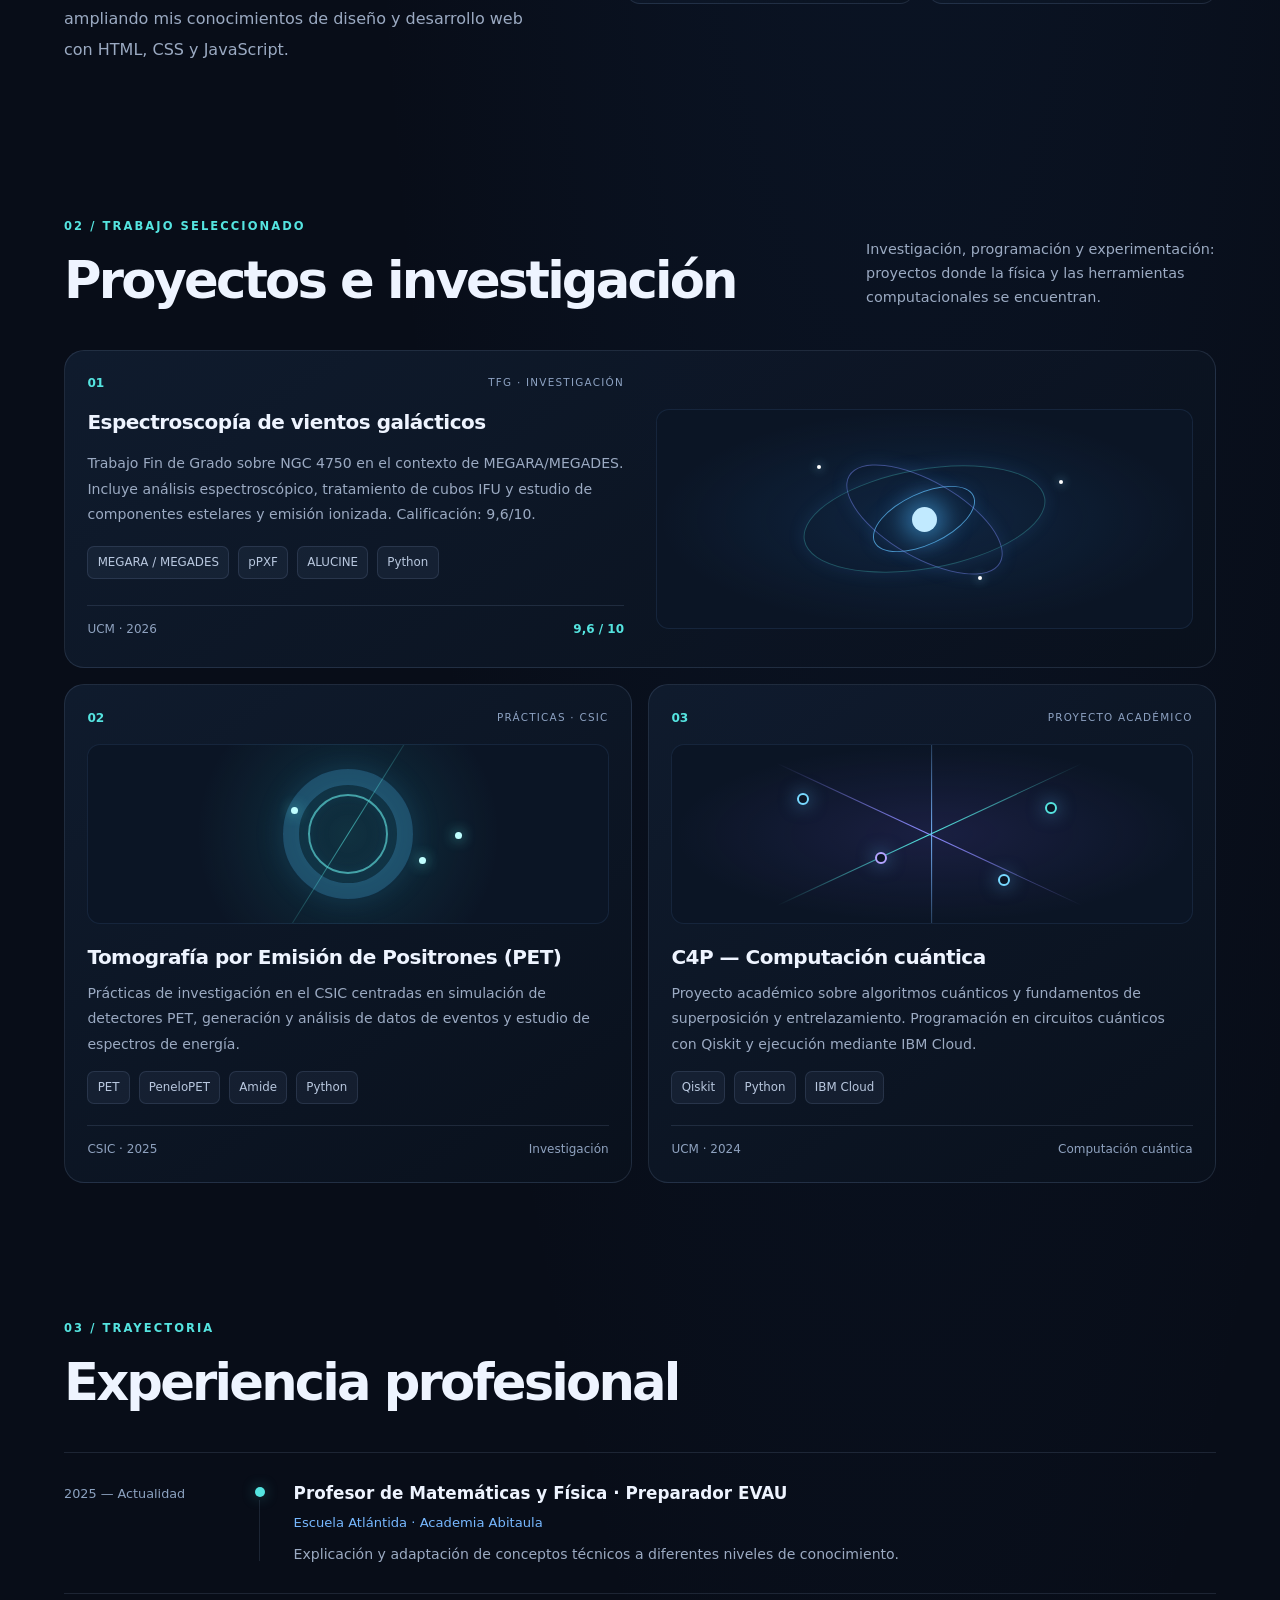
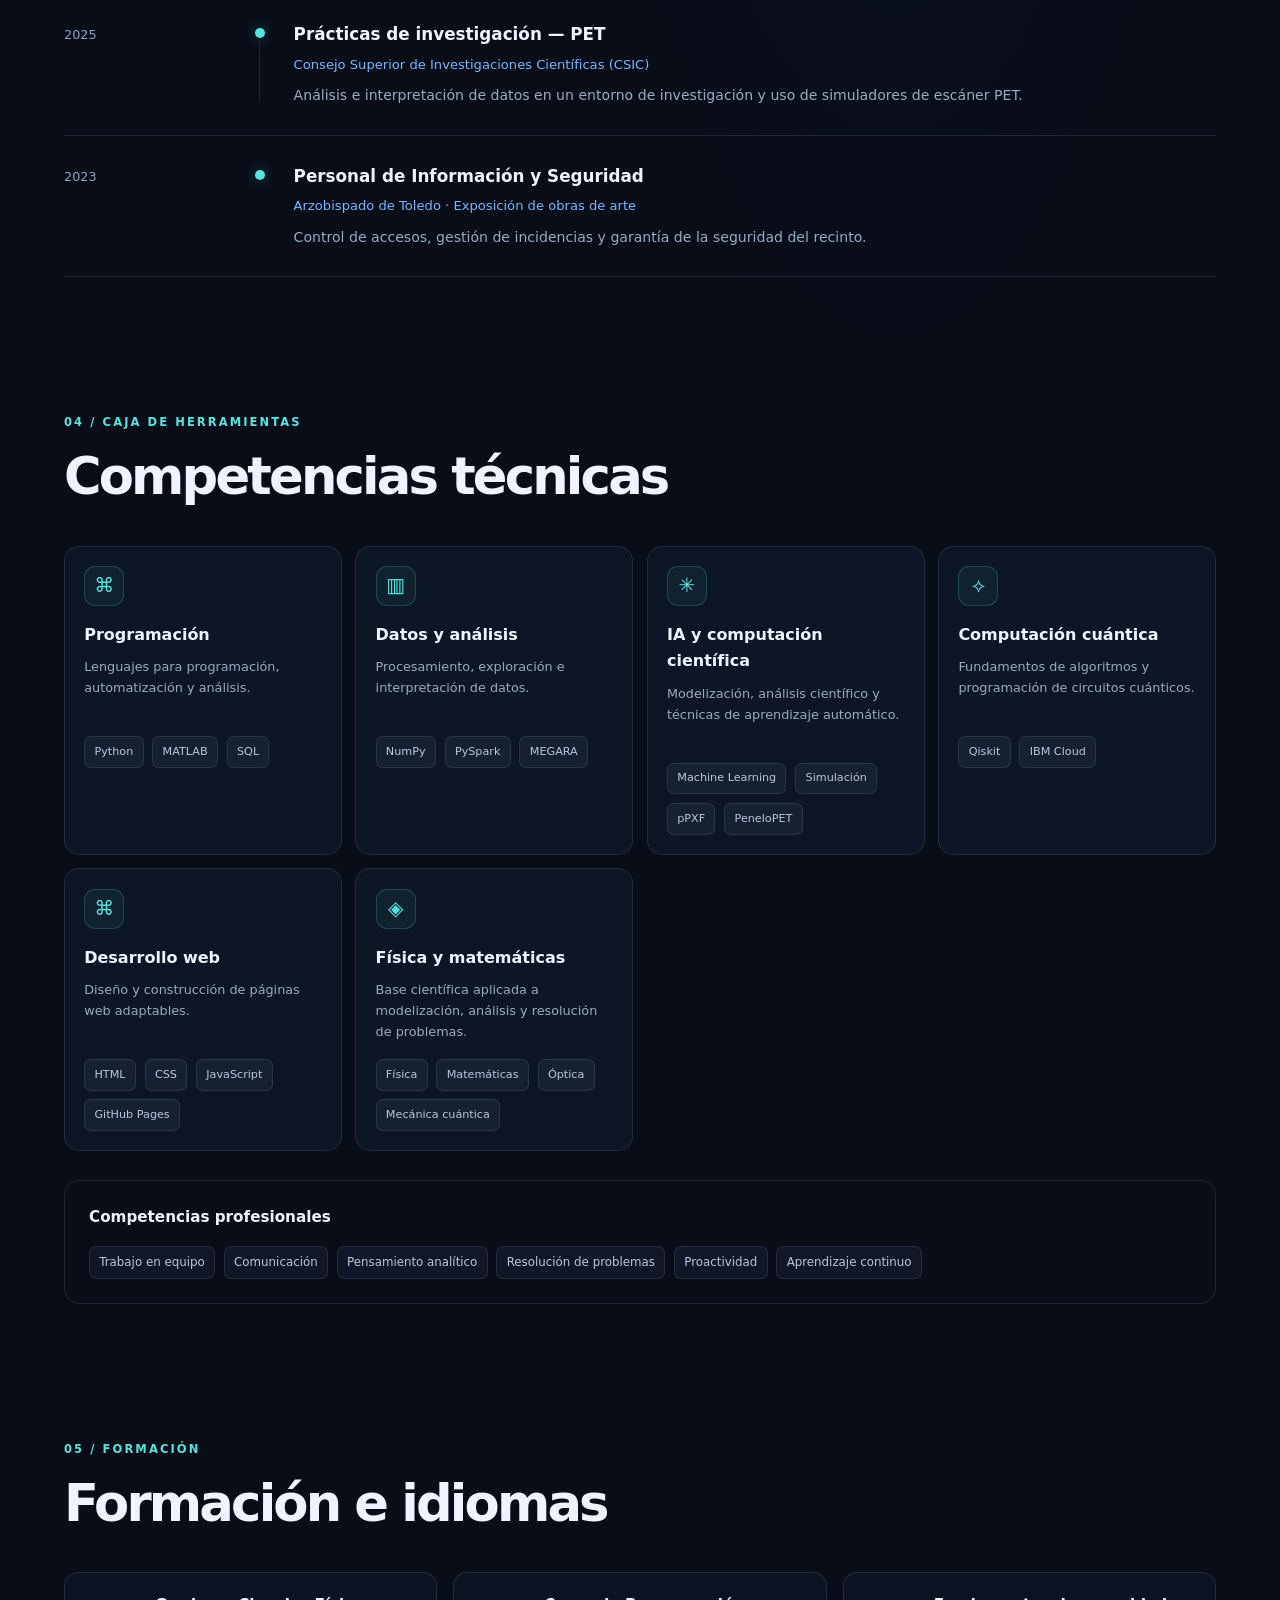
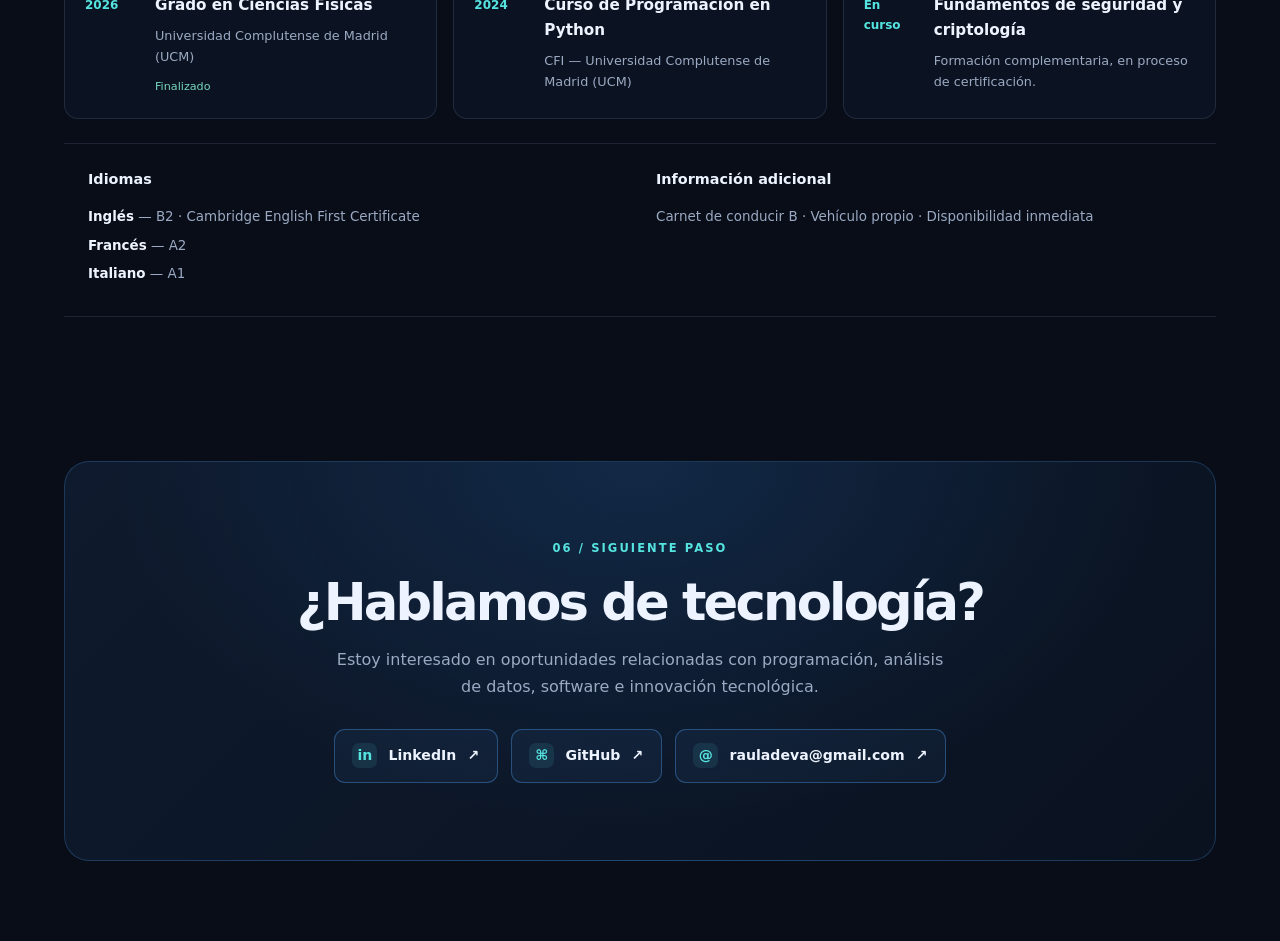
==== commit b5b435ee: "Add files via upload" ====
--- a/index.html
+++ b/index.html
@@ -41,25 +41,13 @@
           <span>Physics</span><span>Python · MATLAB · SQL</span><span>AI & Data</span><span>Web Development</span><span>Quantum Computing</span>
         </div>
       </div>
-      <div class="hero-visual" role="img" aria-label="Visualización inspirada en una galaxia y su espectro de luz">
-        <div class="science-visual">
-          <div class="science-visual-header"><span>OBSERVATION / 01</span><span>NGC 4750</span></div>
-          <svg class="galaxy-art" viewBox="0 0 520 390" xmlns="http://www.w3.org/2000/svg" aria-hidden="true">
-            <defs>
-              <radialGradient id="galaxyGlow"><stop offset="0" stop-color="#e5f6ff"/><stop offset=".12" stop-color="#78d8ff" stop-opacity=".95"/><stop offset=".45" stop-color="#3d8bdb" stop-opacity=".28"/><stop offset="1" stop-color="#14264a" stop-opacity="0"/></radialGradient>
-              <linearGradient id="armGlow"><stop stop-color="#4fe5df" stop-opacity="0"/><stop offset=".48" stop-color="#67c8ff" stop-opacity=".8"/><stop offset="1" stop-color="#a5a3ff" stop-opacity="0"/></linearGradient>
-            </defs>
-            <g fill="#d7edff" opacity=".75"><circle cx="74" cy="65" r="1.5"/><circle cx="424" cy="76" r="1"/><circle cx="463" cy="230" r="1.6"/><circle cx="97" cy="295" r="1"/><circle cx="385" cy="330" r="1.2"/><circle cx="173" cy="44" r="1"/><circle cx="280" cy="61" r="1.4"/><circle cx="49" cy="205" r="1"/><circle cx="339" cy="282" r="1"/></g>
-            <circle cx="260" cy="177" r="130" fill="url(#galaxyGlow)"/>
-            <g transform="translate(260 177) rotate(-18)"><ellipse rx="154" ry="45" fill="none" stroke="#4ba7f5" stroke-opacity=".2"/><ellipse rx="120" ry="35" fill="none" stroke="#65d7e8" stroke-opacity=".32"/><ellipse rx="88" ry="24" fill="none" stroke="#9eabff" stroke-opacity=".4"/><path d="M-145 3 C-85 -68 5 -72 73 -22 S127 38 155 10" fill="none" stroke="url(#armGlow)" stroke-width="16" stroke-linecap="round"/><path d="M-150 -3 C-94 60 -15 66 52 25 S123 -33 151 -8" fill="none" stroke="url(#armGlow)" stroke-width="12" stroke-linecap="round"/><ellipse rx="36" ry="11" fill="#d6f5ff" fill-opacity=".8"/><ellipse rx="17" ry="7" fill="#fff" fill-opacity=".95"/></g>
-            <path d="M42 335H478" stroke="#4c719e" stroke-opacity=".55"/>
-            <g stroke="#66d8ed" stroke-width="1.5" fill="none" opacity=".85"><path d="M68 324 L80 324 L88 321 L96 325 L107 323 L118 325 L129 321 L139 323 L151 320 L163 323 L175 321 L186 323 L199 318 L209 324 L220 322 L230 324 L241 316 L251 325 L262 323 L271 324 L282 320 L291 323 L304 321 L315 324 L326 318 L336 324 L348 322 L360 324 L372 321 L383 324 L394 322 L407 325 L419 321 L432 324 L448 323"/></g>
-            <path d="M260 306V346 M246 335H274" stroke="#b0b8ff" stroke-opacity=".7" stroke-dasharray="3 4"/>
-          </svg>
-          <div class="science-visual-caption"><span><i></i> GALACTIC SPECTROSCOPY</span><span>PHYSICS × COMPUTATION</span></div>
-        </div>
-        <div class="floating-chip chip-top"><span class="chip-icon">✳</span> MEGARA · pPXF</div>
-        <div class="floating-chip chip-bottom"><span class="chip-icon">⌁</span> Research · Code · Design</div>
+      <div class="hero-visual" aria-label="Imagen astronómica de la galaxia NGC 4750">
+        <figure class="hero-galaxy-card">
+          <img class="hero-galaxy-photo" src="assets/ngc4750.webp" alt="Imagen de la galaxia espiral NGC 4750, con un núcleo brillante y brazos azulados sobre un fondo oscuro de estrellas." width="474" height="474" fetchpriority="high" decoding="async">
+          <figcaption class="hero-galaxy-caption"><span><i aria-hidden="true"></i> GALACTIC SPECTROSCOPY</span><button class="easter-trigger galaxy-trigger" id="reveal-secret" type="button" aria-label="Descubrir un secreto">NGC 4750</button></figcaption>
+        </figure>
+        <div class="floating-chip chip-top"><span class="chip-icon" aria-hidden="true">✳</span> <button class="easter-trigger password-trigger" id="open-secret" type="button" aria-label="Introducir código secreto">MEGARA</button> · pPXF</div>
+        <div class="floating-chip chip-bottom"><span class="chip-icon" aria-hidden="true">⌁</span> Research · Code · Design</div>
       </div>
       <div class="hero-scroll" aria-hidden="true"><span></span><small data-i18n="scroll">DESLIZA PARA EXPLORAR</small></div>
     </section>
@@ -149,5 +137,29 @@
       <div id="social-links" class="social-links" aria-label="Enlaces profesionales"></div>
     </section>
   </main>
+  <div class="secret-toast" id="secret-toast" role="status" aria-live="polite" hidden>
+    <button class="secret-toast-close" id="close-secret-toast" type="button" aria-label="Cerrar">×</button>
+    <span class="secret-kicker" data-secret-i18n="found">SEÑAL ANÓMALA DETECTADA</span>
+    <p data-secret-i18n="clue">Has encontrado el código de acceso. Guárdalo, explorador:</p>
+    <strong class="secret-code" id="secret-code">BIGBANGBANANA</strong>
+    <p class="secret-small" data-secret-i18n="hint">Ahora pulsa MEGARA para desbloquear la sorpresa.</p>
+    <button class="button button-primary secret-copy" id="copy-secret" type="button" data-secret-i18n="copy">Copiar código</button>
+  </div>
+  <div class="secret-modal" id="secret-modal" hidden>
+    <div class="secret-modal-backdrop" data-close-secret></div>
+    <section class="secret-modal-card" role="dialog" aria-modal="true" aria-labelledby="secret-modal-title">
+      <button class="secret-modal-close" id="close-secret-modal" type="button" aria-label="Cerrar">×</button>
+      <span class="secret-kicker" data-secret-i18n="restricted">ACCESO RESTRINGIDO · ÁREA MEGARA</span>
+      <h2 id="secret-modal-title" data-secret-i18n="title">¿Traes autorización, astronauta?</h2>
+      <p data-secret-i18n="description">Introduce el código que has encontrado por la galaxia.</p>
+      <form id="secret-form">
+        <label class="secret-label" for="secret-input" data-secret-i18n="label">Código de acceso</label>
+        <input id="secret-input" name="secret" type="password" autocomplete="off" spellcheck="false" maxlength="40" required>
+        <p class="secret-error" id="secret-error" role="alert" hidden data-secret-i18n="error">Código incorrecto. El mapache de seguridad está decepcionado.</p>
+        <button class="button button-primary secret-submit" type="submit" data-secret-i18n="submit">Iniciar protocolo secreto ↗</button>
+      </form>
+      <p class="secret-small" data-secret-i18n="security">Pista: una web estática esconde secretos por diversión, no por seguridad real.</p>
+    </section>
+  </div>
 </body>
 </html>
--- a/styles.css
+++ b/styles.css
@@ -2,3 +2,41 @@
 *{box-sizing:border-box}body{margin:0;background:radial-gradient(ellipse at 70% 0%,rgba(32,83,150,.15),transparent 36rem),var(--bg);color:var(--text);line-height:1.65}a{color:inherit;text-decoration:none}button{font:inherit}.skip-link{position:absolute;left:1rem;top:-5rem;background:#fff;color:#08101f;padding:.75rem 1rem;z-index:100;border-radius:8px}.skip-link:focus{top:1rem}.site-header{height:82px;display:flex;align-items:center;justify-content:space-between;gap:2rem;padding:0 max(5vw,calc((100vw - var(--max))/2));border-bottom:1px solid var(--line);background:rgba(8,13,24,.82);backdrop-filter:blur(16px);position:sticky;top:0;z-index:20}.brand{font-size:1rem;font-weight:760;letter-spacing:-.025em;white-space:nowrap}.brand-dot{color:var(--cyan);font-size:1.35rem}.main-nav{display:flex;gap:clamp(1rem,2.5vw,2.25rem);font-size:.87rem;color:var(--muted)}.main-nav a:hover,.main-nav a:focus-visible{color:var(--text)}.header-actions{display:flex;align-items:center;gap:1rem}.language-toggle{color:var(--cyan);border:1px solid var(--line);border-radius:10px;background:transparent;padding:.48rem .7rem;cursor:pointer;font-weight:750}.contact-button{font-size:.86rem;padding:.65rem 1rem;border:1px solid rgba(86,169,255,.45);border-radius:10px;color:#d9eaff}.contact-button span{color:var(--cyan);margin-left:.35rem}.section-shell{width:min(var(--max),90vw);margin-inline:auto}.hero{min-height:calc(92vh - 82px);display:grid;grid-template-columns:1.08fr .92fr;align-items:center;gap:3rem;padding-top:4rem;padding-bottom:7rem;position:relative}.hero-copy{max-width:650px}.eyebrow{font-size:.72rem;font-weight:800;letter-spacing:.18em;color:var(--cyan);margin:0 0 1.35rem}.status-dot,.pulse{display:inline-block;width:7px;height:7px;background:var(--cyan);border-radius:50%;margin-right:.55rem;box-shadow:0 0 14px rgba(85,228,224,.7)}h1,h2,h3,p{margin-top:0}h1{font-size:clamp(2.6rem,5.2vw,4.7rem);letter-spacing:-.065em;line-height:1.06;margin-bottom:1.5rem;font-weight:780}h2{font-size:clamp(2rem,4vw,3.25rem);letter-spacing:-.055em;line-height:1.12;margin-bottom:0}.gradient-text{background:linear-gradient(100deg,#70c4ff 5%,#63e3df 65%,#b6a2ff);-webkit-background-clip:text;background-clip:text;color:transparent}.hero-lede{max-width:580px;font-size:1.08rem;color:var(--muted);line-height:1.8}.hero-actions{display:flex;gap:.85rem;flex-wrap:wrap;margin:2rem 0}.button{display:inline-flex;align-items:center;gap:1rem;border-radius:11px;padding:.85rem 1.1rem;font-size:.9rem;font-weight:700;transition:transform .2s,border-color .2s}.button:hover{transform:translateY(-2px)}.button-primary{background:linear-gradient(110deg,#2f8fff,#2cc8d3);color:#06111f}.button-secondary{border:1px solid var(--line);color:var(--text)}.hero-tags,.tag-list,.skill-pills{display:flex;flex-wrap:wrap;gap:.55rem}.hero-tags span,.tag-list span,.skill-pills span{font-size:.74rem;color:#b9c8df;background:rgba(122,156,207,.08);border:1px solid var(--line);border-radius:7px;padding:.35rem .58rem}.hero-visual{min-height:440px;position:relative;display:grid;place-items:center;isolation:isolate}.visual-grid{position:absolute;inset:8% 0;background-image:linear-gradient(rgba(95,154,220,.08) 1px,transparent 1px),linear-gradient(90deg,rgba(95,154,220,.08) 1px,transparent 1px);background-size:32px 32px;mask-image:radial-gradient(ellipse,black 10%,transparent 72%);z-index:-2}.orb{position:absolute;border-radius:50%;filter:blur(2px);z-index:-1}.orb-one{width:280px;height:280px;background:radial-gradient(circle at 35% 30%,rgba(46,169,255,.23),rgba(52,79,171,.08) 55%,transparent 70%);border:1px solid rgba(89,172,255,.2)}.orb-two{width:350px;height:350px;border:1px solid rgba(82,226,225,.12);box-shadow:inset 0 0 55px rgba(45,123,199,.08)}.code-window{width:min(100%,420px);border:1px solid rgba(116,160,218,.28);background:rgba(10,19,34,.88);box-shadow:0 24px 80px rgba(0,0,0,.35),0 0 70px rgba(44,135,220,.1);border-radius:15px;overflow:hidden;transform:rotate(-2deg)}.window-bar{height:42px;display:flex;align-items:center;gap:6px;padding:0 14px;border-bottom:1px solid var(--line);color:#8094b1;font-size:.7rem}.window-bar i{width:7px;height:7px;border-radius:50%;background:#45617f}.window-bar i:first-child{background:#f38b89}.window-bar i:nth-child(2){background:#e8c26b}.window-bar i:nth-child(3){background:#61d6b2}.window-bar span{margin-left:auto}.code-window pre{padding:1.2rem 1.35rem;white-space:pre-wrap;overflow-wrap:anywhere;font-size:clamp(.68rem,1vw,.84rem);line-height:2;color:#d6e5fb}.code-muted{color:#617b9e}.code-purple{color:#c4a7ff}.code-blue{color:#6dd8ed}.window-footer{padding:.8rem 1.25rem;border-top:1px solid var(--line);font-size:.68rem;color:var(--muted)}.floating-chip{position:absolute;background:#111f33;border:1px solid rgba(104,166,231,.24);border-radius:10px;padding:.65rem .8rem;box-shadow:0 10px 35px rgba(0,0,0,.2);font-size:.77rem;color:#d7e6fa}.chip-icon{color:var(--cyan);font-size:1.1rem;margin-right:.45rem}.chip-top{top:14%;right:-2%}.chip-bottom{bottom:14%;left:0}.hero-scroll{position:absolute;bottom:2rem;left:0;display:flex;align-items:center;gap:.7rem;color:#71839f;font-size:.62rem;letter-spacing:.14em}.hero-scroll span{height:30px;width:17px;border:1px solid #425b7d;border-radius:10px;position:relative}.hero-scroll span:after{content:"";position:absolute;top:5px;left:6px;width:3px;height:5px;background:var(--cyan);border-radius:4px}.section-block{padding-top:6.5rem;padding-bottom:2rem}.section-heading{margin-bottom:2.5rem}.section-heading .eyebrow{margin-bottom:1rem}.muted{color:#7586a2}.about-layout{display:grid;grid-template-columns:.9fr 1.1fr;gap:5rem;align-items:start}.about-text p{color:var(--muted);line-height:1.9}.fact-grid{display:grid;grid-template-columns:repeat(2,1fr);gap:.9rem}.fact-card{border:1px solid var(--line);border-radius:14px;padding:1.2rem;background:linear-gradient(145deg,rgba(17,31,52,.72),rgba(11,19,32,.6))}.fact-number{color:var(--cyan);font-size:.7rem;letter-spacing:.1em}.fact-card h3{font-size:1rem;margin:.65rem 0 .35rem}.fact-card p{font-size:.82rem;color:var(--muted);margin:0}.section-heading-row{display:flex;justify-content:space-between;align-items:end;gap:2rem}.section-intro{max-width:350px;color:var(--muted);font-size:.9rem;margin:0}.project-grid{display:grid;grid-template-columns:repeat(2,minmax(0,1fr));gap:1rem}.project-card{border:1px solid var(--line);border-radius:var(--radius);background:linear-gradient(145deg,rgba(17,29,48,.9),rgba(10,17,29,.9));padding:1.4rem;min-width:0;transition:transform .25s,border-color .25s}.project-card:hover{transform:translateY(-4px);border-color:rgba(86,169,255,.45)}.project-featured{grid-column:span 2;display:grid;grid-template-columns:1fr 1fr;column-gap:2rem;align-items:start}.project-featured .project-topline,.project-featured h3,.project-featured p,.project-featured .tag-list,.project-featured .project-meta{grid-column:1}.project-featured .project-graphic{grid-column:2;grid-row:2 / span 4;height:220px}.project-topline{display:flex;justify-content:space-between;align-items:center;margin-bottom:1rem}.project-index{color:var(--cyan);font-size:.76rem;font-weight:800}.project-type{color:#8da2c2;font-size:.65rem;letter-spacing:.12em}.project-card h3{font-size:1.25rem;letter-spacing:-.025em;line-height:1.3;margin-bottom:.7rem}.project-card p{color:var(--muted);font-size:.88rem;line-height:1.8}.project-graphic{height:180px;border:1px solid rgba(92,150,214,.13);border-radius:13px;margin-bottom:1.25rem;position:relative;overflow:hidden;background:radial-gradient(ellipse at center,rgba(34,111,190,.18),transparent 70%),#0b1525}.project-featured .project-graphic{margin:0 0 1rem}.graphic-galaxy{display:grid;place-items:center}.galaxy-core{width:25px;height:25px;border-radius:50%;background:#c1eaff;box-shadow:0 0 25px 9px rgba(77,185,255,.5);z-index:2}.galaxy-ring{position:absolute;width:110px;height:52px;border:1px solid rgba(97,194,255,.7);border-radius:50%;transform:rotate(-25deg);box-shadow:0 0 18px rgba(77,160,255,.12)}.ring-b{width:175px;height:77px;transform:rotate(30deg);border-color:rgba(126,142,255,.45)}.ring-c{width:245px;height:100px;transform:rotate(-10deg);border-color:rgba(84,228,224,.28)}.star{position:absolute;width:4px;height:4px;border-radius:50%;background:#fff;box-shadow:0 0 10px #83d4ff}.star-a{top:25%;left:30%}.star-b{right:24%;top:32%}.star-c{bottom:22%;left:60%}.graphic-pet{display:grid;place-items:center;background:radial-gradient(circle at center,rgba(44,196,209,.16),transparent 55%),#0b1525}.pet-ring{width:130px;height:130px;border:16px solid rgba(71,177,229,.3);border-radius:50%;box-shadow:0 0 30px rgba(47,183,229,.15),inset 0 0 20px rgba(47,183,229,.1);position:absolute}.pet-ring.inner{width:80px;height:80px;border-width:2px;border-color:rgba(98,226,226,.65)}.pet-scan{height:160%;width:1px;background:linear-gradient(transparent,var(--cyan),transparent);position:absolute;transform:rotate(32deg);opacity:.6}.pet-dot{position:absolute;width:7px;height:7px;border-radius:50%;background:#c0ffff;box-shadow:0 0 13px var(--cyan)}.dot-a{top:35%;left:39%}.dot-b{right:35%;bottom:33%}.dot-c{top:49%;right:28%}.graphic-quantum{background:radial-gradient(ellipse at center,rgba(104,84,215,.16),transparent 70%),#0b1525}.quantum-line{position:absolute;height:1px;width:65%;top:50%;left:17%;background:linear-gradient(90deg,transparent,#8c8bff,transparent);transform:rotate(25deg)}.line-b{transform:rotate(-25deg);background:linear-gradient(90deg,transparent,#54e4e0,transparent)}.line-c{transform:rotate(90deg);width:48%;left:26%;background:linear-gradient(90deg,transparent,#77b8ff,transparent)}.q-node{position:absolute;width:12px;height:12px;border-radius:50%;background:#0b1525;border:2px solid #78d9ff;box-shadow:0 0 18px rgba(99,195,255,.6)}.node-a{top:27%;left:24%}.node-b{top:60%;left:39%;border-color:#b4a4ff}.node-c{top:32%;right:26%;border-color:var(--cyan)}.node-d{bottom:21%;right:35%}.project-meta{display:flex;justify-content:space-between;gap:1rem;border-top:1px solid var(--line);padding-top:.9rem;margin-top:1.3rem;font-size:.75rem;color:#8fa2bf}.grade{color:var(--cyan);font-weight:800}.project-note{color:#7385a0;font-size:.75rem;margin-top:1rem}.timeline{border-top:1px solid var(--line)}.timeline-item{display:grid;grid-template-columns:170px 18px 1fr;gap:1.3rem;padding:1.7rem 0;border-bottom:1px solid var(--line)}.timeline-date{font-size:.8rem;color:#8ca2c0;padding-top:.2rem}.timeline-marker{width:10px;height:10px;border-radius:50%;background:var(--cyan);margin-top:.45rem;box-shadow:0 0 14px rgba(85,228,224,.35);position:relative}.timeline-marker:after{content:"";position:absolute;width:1px;top:13px;bottom:-4rem;left:4px;background:var(--line)}.timeline-item:last-child .timeline-marker:after{display:none}.timeline-content h3{font-size:1.05rem;margin:0 0 .3rem}.timeline-org{color:#77b8ff;font-size:.82rem;margin-bottom:.55rem}.timeline-content p:last-child{color:var(--muted);font-size:.88rem;margin-bottom:0}.skills-layout{display:grid;grid-template-columns:repeat(4,minmax(0,1fr));gap:.85rem}.skill-panel{border:1px solid var(--line);border-radius:15px;background:rgba(14,25,42,.8);padding:1.2rem}.skill-panel-icon{display:grid;place-items:center;width:40px;height:40px;border:1px solid rgba(85,228,224,.2);background:rgba(85,228,224,.06);border-radius:11px;color:var(--cyan);font-size:1.25rem;margin-bottom:1rem}.skill-panel h3{font-size:1rem;margin-bottom:.5rem}.skill-panel p{color:var(--muted);font-size:.8rem;min-height:4.2rem}.skill-pills span{font-size:.7rem}.soft-skills{margin-top:1.8rem;padding:1.5rem;border:1px solid var(--line);border-radius:15px}.soft-skills h3{font-size:.95rem;margin-bottom:1rem}.education-grid{display:grid;grid-template-columns:repeat(3,minmax(0,1fr));gap:1rem}.education-item{display:flex;gap:1rem;padding:1.25rem;border:1px solid var(--line);border-radius:14px;background:rgba(13,23,39,.7)}.education-year{color:var(--cyan);font-size:.75rem;font-weight:800;min-width:54px;padding-top:.2rem}.education-item h3{font-size:.95rem;margin-bottom:.4rem}.education-item p{font-size:.8rem;color:var(--muted);margin-bottom:.3rem}.education-status{font-size:.7rem;color:#77d8bd}.languages-row{display:grid;grid-template-columns:1fr 1fr;gap:2rem;margin-top:1.5rem;padding:1.5rem;border-top:1px solid var(--line);border-bottom:1px solid var(--line)}.languages-row h3{font-size:.9rem}.languages-row p{color:var(--muted);font-size:.84rem;margin-bottom:.4rem}.languages-row strong{color:var(--text)}.contact-section{margin-top:7rem;margin-bottom:5rem;padding:clamp(2rem,6vw,5rem);border:1px solid rgba(86,169,255,.24);border-radius:25px;text-align:center;background:radial-gradient(ellipse at 50% 0%,rgba(41,121,205,.18),transparent 65%),linear-gradient(135deg,#0e1a2d,#0a1220)}.contact-section .eyebrow{margin-bottom:1rem}.contact-section h2{margin-bottom:1rem}.contact-section>p:not(.eyebrow){color:var(--muted);max-width:620px;margin:0 auto 1.8rem}.social-links{display:flex;justify-content:center;gap:.8rem;flex-wrap:wrap}.social-link{display:inline-flex;align-items:center;gap:.7rem;padding:.85rem 1.1rem;border:1px solid rgba(86,169,255,.35);border-radius:11px;background:rgba(86,169,255,.06);font-weight:700;font-size:.88rem}.social-link:hover{background:rgba(86,169,255,.13)}.social-icon{display:grid;place-items:center;width:25px;height:25px;border-radius:7px;background:rgba(85,228,224,.1);color:var(--cyan)}.social-placeholder{color:var(--muted);font-size:.8rem}@media(max-width:900px){.site-header{padding-inline:5vw;gap:1rem}.main-nav{gap:1rem}.hero{gap:1.5rem}.hero-visual{min-height:350px}.orb-two{width:280px;height:280px}.orb-one{width:220px;height:220px}.chip-top{right:-1%}.about-layout{gap:2rem}.skills-layout{grid-template-columns:repeat(2,minmax(0,1fr))}.education-grid{grid-template-columns:1fr}.education-item{min-height:100px}}
 @media(max-width:650px){.site-header{height:70px}.main-nav{display:none}.header-actions{margin-left:auto}.contact-button{padding:.55rem .7rem}.hero{grid-template-columns:1fr;padding-top:4rem;padding-bottom:5.5rem;min-height:auto}.hero-visual{min-height:330px;grid-row:2}.hero-scroll{bottom:1rem}.hero h1{font-size:clamp(2.55rem,12vw,4rem)}.section-block{padding-top:4.5rem}.about-layout{grid-template-columns:1fr;gap:1rem}.section-heading-row{display:block}.section-intro{margin-top:1rem}.project-grid{grid-template-columns:1fr}.project-featured{grid-column:auto;display:flex;flex-direction:column}.project-featured .project-graphic{height:170px;width:100%;order:2;margin-bottom:1.2rem}.project-featured .project-topline{width:100%;order:1}.project-featured h3{order:3}.project-featured p{order:4}.project-featured .tag-list{order:5}.project-featured .project-meta{order:6;width:100%}.timeline-item{grid-template-columns:82px 12px 1fr;gap:.7rem}.timeline-date{font-size:.72rem}.timeline-content h3{font-size:.95rem}.skills-layout{grid-template-columns:1fr 1fr;gap:.6rem}.skill-panel{padding:.9rem}.skill-panel p{min-height:0}.languages-row{grid-template-columns:1fr;gap:1rem}.contact-section{margin-top:4rem;margin-bottom:3rem}}@media(max-width:900px){.brand{font-size:.88rem}.science-visual{width:100%}.science-visual-caption{font-size:.5rem}}
 @media(max-width:650px){.hero-visual{min-height:320px}.science-visual{padding:.8rem .8rem .7rem}.galaxy-art{max-height:270px}.chip-top{top:4%}.chip-bottom{bottom:4%}.brand{font-size:.82rem}}
+
+/* Hero photograph */
+.hero-galaxy-card{position:relative;width:min(100%,440px);aspect-ratio:1/1;margin:0;overflow:hidden;border:1px solid rgba(116,160,218,.3);border-radius:22px;background:#0b1525;box-shadow:0 28px 90px rgba(0,0,0,.42),0 0 70px rgba(44,135,220,.13)}
+.hero-galaxy-card::after{content:"";position:absolute;inset:45% 0 0;background:linear-gradient(transparent,rgba(5,10,20,.86));pointer-events:none}
+.hero-galaxy-photo{display:block;width:100%;height:100%;object-fit:cover;object-position:center;filter:saturate(.9) contrast(1.04)}
+.hero-galaxy-caption{position:absolute;z-index:1;left:0;right:0;bottom:0;display:flex;align-items:center;justify-content:space-between;gap:1rem;padding:1.1rem 1.2rem;color:#e1efff;font-size:.66rem;font-weight:750;letter-spacing:.12em}
+.hero-galaxy-caption span:first-child{display:flex;align-items:center;gap:.55rem}
+.hero-galaxy-caption i{display:inline-block;width:7px;height:7px;border-radius:50%;background:var(--cyan);box-shadow:0 0 12px rgba(85,228,224,.7)}
+@media (max-width: 900px){.hero-galaxy-card{width:min(100%,390px)}.chip-top{right:-1%}.chip-bottom{left:-1%}}
+@media (max-width: 640px){.hero-galaxy-card{width:min(100%,350px);border-radius:16px}.hero-galaxy-caption{font-size:.56rem;padding:.8rem}.hero-visual{min-height:350px}.chip-top{top:5%;right:0}.chip-bottom{bottom:5%;left:0}.floating-chip{font-size:.68rem;padding:.5rem .6rem}}
+
+/* Tiny cosmic Easter egg */
+.easter-trigger{font:inherit;color:inherit;background:none;border:0;padding:0;cursor:pointer;font-weight:inherit;letter-spacing:inherit}
+.easter-trigger:hover,.easter-trigger:focus-visible{color:var(--cyan);text-shadow:0 0 14px rgba(85,228,224,.45);outline:none}
+.easter-trigger:focus-visible{outline:2px solid var(--cyan);outline-offset:4px;border-radius:3px}
+.secret-toast{position:fixed;right:1.25rem;bottom:1.25rem;z-index:80;width:min(360px,calc(100vw - 2rem));padding:1.35rem;border:1px solid rgba(85,228,224,.4);border-radius:16px;background:rgba(10,20,36,.97);box-shadow:0 20px 70px rgba(0,0,0,.45),0 0 35px rgba(85,228,224,.08);backdrop-filter:blur(18px);animation:secret-pop .25s ease-out}
+.secret-toast[hidden],.secret-modal[hidden]{display:none!important}
+.secret-toast p{font-size:.86rem;color:var(--muted);margin:.65rem 0}
+.secret-kicker{display:block;font-size:.62rem;font-weight:850;letter-spacing:.14em;color:var(--cyan);margin-bottom:.75rem}
+.secret-code{display:block;font-size:1.5rem;letter-spacing:.12em;color:#fff;background:rgba(85,228,224,.08);border:1px dashed rgba(85,228,224,.4);border-radius:9px;padding:.65rem;text-align:center}
+.secret-small{font-size:.72rem!important;color:#8294b0!important;margin:.8rem 0!important}
+.secret-toast-close,.secret-modal-close{position:absolute;right:.75rem;top:.55rem;border:0;background:transparent;color:#a8b9d2;font-size:1.5rem;cursor:pointer}
+.secret-copy{margin-top:.4rem;padding:.6rem .8rem;font-size:.8rem}
+.secret-modal{position:fixed;inset:0;z-index:100;display:grid;place-items:center;padding:1rem}
+.secret-modal-backdrop{position:absolute;inset:0;background:rgba(2,6,14,.78);backdrop-filter:blur(8px)}
+.secret-modal-card{position:relative;width:min(440px,100%);padding:clamp(1.5rem,5vw,2.25rem);border:1px solid rgba(86,169,255,.35);border-radius:22px;background:radial-gradient(ellipse at 50% 0%,rgba(41,121,205,.18),transparent 65%),#0c1628;box-shadow:0 28px 100px rgba(0,0,0,.5);animation:secret-pop .22s ease-out}
+.secret-modal-card h2{font-size:clamp(1.65rem,6vw,2.1rem);margin-bottom:.8rem}
+.secret-modal-card>p{color:var(--muted);font-size:.9rem}
+.secret-label{display:block;font-size:.8rem;font-weight:750;margin:.9rem 0 .4rem}
+.secret-modal-card input{width:100%;padding:.85rem 1rem;border-radius:10px;border:1px solid rgba(148,174,214,.3);background:#070d18;color:var(--text);font:inherit;outline:none}
+.secret-modal-card input:focus{border-color:var(--cyan);box-shadow:0 0 0 3px rgba(85,228,224,.12)}
+.secret-submit{width:100%;justify-content:center;margin-top:.8rem;border:0;cursor:pointer}
+.secret-error{color:#ff9a9a!important;font-size:.8rem!important;margin:.55rem 0 0!important}
+@keyframes secret-pop{from{opacity:0;transform:translateY(10px) scale(.98)}to{opacity:1;transform:translateY(0) scale(1)}}
+@media(prefers-reduced-motion:reduce){.secret-toast,.secret-modal-card{animation:none}}
+
+/* Hidden portfolio Easter egg */
+.egg-trigger{border:0;background:transparent;color:inherit;font:inherit;cursor:pointer;transition:color .2s ease,text-shadow .2s ease}.egg-trigger:hover,.egg-trigger:focus-visible{color:var(--cyan);text-shadow:0 0 15px rgba(85,228,224,.55);outline:none}.egg-code-trigger{font-weight:800;letter-spacing:.12em}.hero-galaxy-caption .egg-trigger{font-size:inherit}.egg-dialog{width:min(92vw,520px);padding:0;border:1px solid rgba(85,228,224,.35);border-radius:22px;color:#eaf3ff;background:radial-gradient(ellipse at 50% 0%,rgba(43,107,190,.22),transparent 65%),#0b1423;box-shadow:0 30px 100px rgba(0,0,0,.6)}.egg-dialog::backdrop{background:rgba(2,6,14,.78);backdrop-filter:blur(8px)}.egg-dialog[open]{animation:egg-appear .25s ease-out}.egg-dialog-close{display:flex;justify-content:flex-end;padding:.7rem .8rem 0}.egg-close{border:1px solid var(--line);border-radius:50%;width:36px;height:36px;background:transparent;color:var(--text);font-size:1.4rem;cursor:pointer}.egg-dialog-content{text-align:center;padding:.5rem 2rem 2.2rem}.egg-orbit{display:grid;place-items:center;width:64px;height:64px;margin:0 auto 1rem;border:1px solid rgba(85,228,224,.35);border-radius:50%;color:var(--cyan);font-size:2rem;box-shadow:0 0 35px rgba(85,228,224,.13)}.egg-dialog-content h2{font-size:clamp(1.5rem,5vw,2rem);margin:.5rem 0 1rem}.egg-dialog-content p{color:#aabbd2;line-height:1.7}.egg-code-label{display:block;margin:1.2rem 0 .5rem;font-size:.7rem;letter-spacing:.18em;color:var(--cyan);font-weight:800}.egg-code{border:1px dashed rgba(85,228,224,.6);border-radius:12px;padding:.8rem 1.3rem;background:rgba(85,228,224,.07);color:#fff;font:800 1.5rem ui-monospace,monospace;letter-spacing:.12em;cursor:pointer}.egg-hint{font-size:.78rem}.egg-password-form{display:grid;gap:.8rem;text-align:left;margin-top:1.3rem}.egg-password-form label{font-size:.85rem;font-weight:700}.egg-password-form input{width:100%;padding:.9rem 1rem;border:1px solid rgba(116,160,218,.4);border-radius:10px;background:#070e19;color:#fff;font:inherit}.egg-password-form input:focus-visible{outline:2px solid var(--cyan);outline-offset:2px}.egg-password-form .button{justify-content:center}.egg-error{color:#ffb5b5!important;font-size:.82rem;margin:0}.egg-trigger:focus-visible,.egg-close:focus-visible,.egg-code:focus-visible{outline:2px solid var(--cyan);outline-offset:4px}@keyframes egg-appear{from{opacity:0;transform:translateY(10px) scale(.98)}to{opacity:1;transform:translateY(0) scale(1)}}@media(prefers-reduced-motion:reduce){.egg-dialog[open]{animation:none}.egg-trigger{transition:none}}
